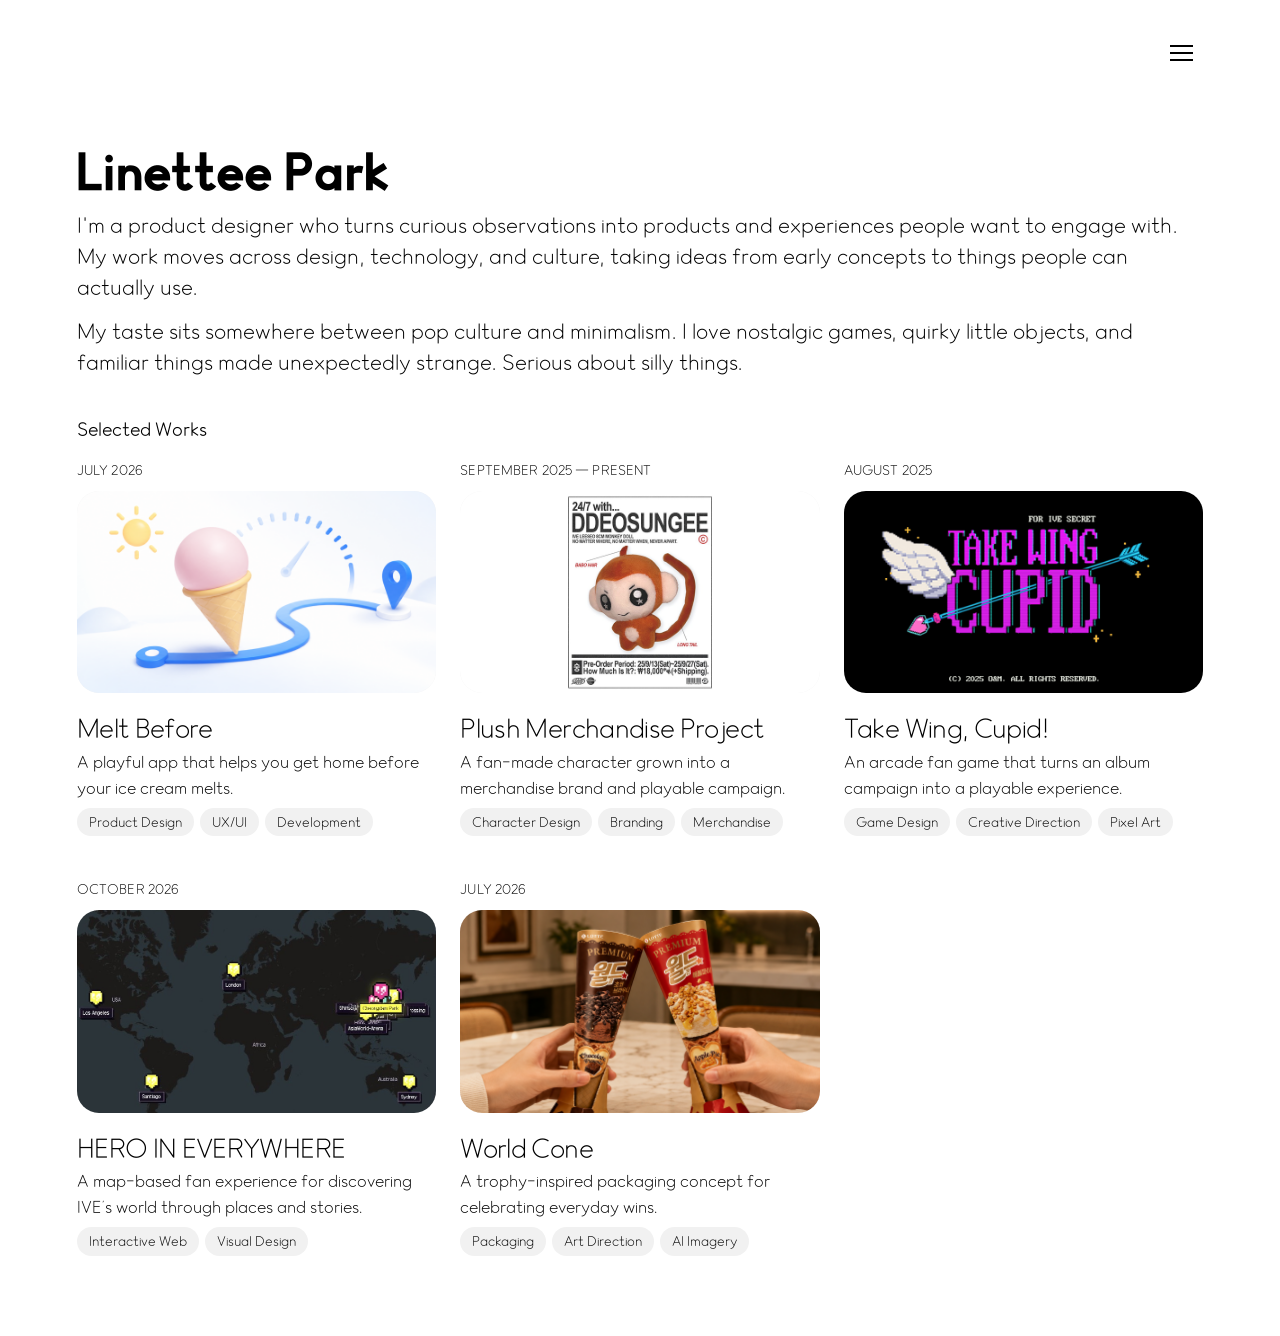
==== index.html @ 7a33b681 "Update the HERO IN EVERYWHERE hero to the Seoul map screenshot" ====
<!doctype html>
<html lang="en">
<head>
<meta name="robots" content="noindex, nofollow, noarchive, nosnippet">
<meta name="googlebot" content="noindex, nofollow, noarchive, nosnippet">
  <meta charset="utf-8">
  <meta name="viewport" content="width=device-width, initial-scale=1">
  <meta name="theme-color" content="#ffffff">
  <meta name="description" content="Linettee Park — Portfolio">
  <title>Linettee Park</title>
  <link rel="icon" type="image/svg+xml" href="data:image/svg+xml,%3Csvg xmlns='http://www.w3.org/2000/svg' viewBox='0 0 64 64'%3E%3Crect width='64' height='64' fill='%23101015'/%3E%3Ctext x='32' y='45' text-anchor='middle' font-family='Helvetica,Arial,sans-serif' font-weight='700' font-size='42' fill='white'%3EL%3C/text%3E%3C/svg%3E">
  <style>
    :root { color-scheme: light; font-family: "Helvetica Neue", Helvetica, Arial, sans-serif; --portfolio-dark: #27282b; }
    * { box-sizing: border-box; }
    html, body { margin: 0; min-height: 100%; }
    body { background: #fff; color: #111; }
    body.is-open { overflow: hidden; }













    .site-header { position: relative; z-index: 20; display: flex; align-items: flex-start; justify-content: space-between; gap: 2rem; padding: 31px 39px; transition: color .8s ease, opacity .25s ease, transform .25s ease; }
    body.is-open .site-header, body.works-entering .site-header { color: #fff; }
    body.is-open .site-header.scrolled-away { opacity: 0; transform: translateY(-12px); pointer-events: none; }
    .brand, .nav button { color: inherit; font-size: 16px; font-weight: 700; letter-spacing: -.025em; line-height: 1.25; }
    .brand { text-decoration: none; white-space: nowrap; }
    .nav { display: flex; align-items: center; gap: 37px; }
    .nav button { display: inline-flex; align-items: center; gap: 8px; padding: 0; border: 0; background: none; cursor: pointer; font-family: inherit; }
    .nav button::before { content: ""; width: 5px; height: 5px; flex: none; border: 1px solid currentColor; border-radius: 50%; opacity: 0; transition: opacity .18s ease, background-color .18s ease; }
    .nav button:hover::before, .nav button:focus-visible::before { opacity: .55; }
    .nav button[aria-current="page"]::before { opacity: 1; background: currentColor; }
    .nav button:focus-visible, .brand:focus-visible, .menu-toggle:focus-visible { outline: 2px solid currentColor; outline-offset: 5px; }
    .menu-toggle { display: none; }
    main { min-height: calc(100svh - 82px); display: grid; place-items: center; padding: 28px 22px 60px; }
    .portfolio-preview { isolation:isolate; position: relative; width: min(42vw, 580px); aspect-ratio: 16 / 9; overflow: visible; background: transparent; transform: translateY(-32px); }
    .portfolio-preview.can-open { cursor: pointer; }
    .portfolio-preview:focus, .portfolio-preview:focus-visible { outline: none; }
    .portfolio-preview:focus-visible::after { content: ''; position: absolute; left: 50%; bottom: -14px; width: 24px; height: 3px; transform: translateX(-50%); border-radius: 2px; background: #555; }
    .preview-hint { display: none; }
    .scene { position: absolute; inset: 0; display: none; overflow: hidden; color: #fff; }
    .scene.active { display: flex; }
    .scene-default { align-items: center; justify-content: center; background: radial-gradient(circle at 53% 45%, #b2bbc9 0 7%, #3b4b65 7.3% 13%, #1b2438 13.3% 30%, #536176 30.3% 31%, #1b2438 31.3% 50%, #293345 50.3% 100%); }
    .scene-default::after { content: ""; position: absolute; inset: 0; background: linear-gradient(135deg, #ffffff18, transparent 45%, #00000070); }
    .default-mark { position: relative; z-index: 1; font-size: clamp(14px, 2vw, 27px); font-weight: 700; letter-spacing: -.045em; text-align: center; text-shadow: 0 2px 20px #000b; }
    .scene-about { align-items: center; justify-content: center; background: var(--portfolio-dark); }
    .business-card { width: 72%; aspect-ratio: 1.7 / 1; padding: 6%; display: flex; flex-direction: column; justify-content: space-between; background: #152540; box-shadow: 0 16px 35px #07132050; transform: rotate(-5deg); }
    .business-card strong { font-size: clamp(15px, 2.2vw, 31px); letter-spacing: -.055em; }
    .business-card small { font-size: clamp(9px, .9vw, 13px); line-height: 1.35; }
    .scene-works { align-items: center; justify-content: center; background: var(--portfolio-dark); }
    .laptop-stage { position: relative; width: min(76%, 900px); aspect-ratio: 16 / 9; }
    .laptop-stage img { position: absolute; inset: 0; width: 100%; height: 100%; object-fit: contain; }
    .laptop-stage .laptop-closed-image { object-fit: contain; transform: scale(1.25); }
    .expanded-panel .laptop-stage { width: min(72vw, 1000px); }
    .work-zoom.expanded { transform: scale(var(--zoom-scale)); opacity: 0; }
    .scene-taste { align-items: center; justify-content: center; background: var(--portfolio-dark); }
    .taste-graphic { width: 45%; aspect-ratio: 1; border: 2px solid #ffffffb8; border-radius: 50%; display: grid; place-items: center; transform: rotate(-17deg); }
    .taste-graphic span { font-size: clamp(17px, 3vw, 44px); font-weight: 700; letter-spacing: -.06em; }
    .expanded-panel { position: fixed; inset: 0; z-index: 10; display: none; overflow-x: hidden; overflow-y: auto; background: var(--portfolio-dark); clip-path: inset(var(--clip-top, 50%) var(--clip-right, 50%) var(--clip-bottom, 50%) var(--clip-left, 50%)); transition: clip-path .6s cubic-bezier(.2,.75,.15,1); }
    .expanded-panel.visible { display: block; }
    .expanded-panel.open { clip-path: inset(0 0 0 0); }
    .expanded-panel .scene { position: relative; inset: auto; display: flex; min-height: 100svh; }
    .chapter { position: relative; }
    .detail-section { min-height: 75svh; padding: clamp(90px, 12vw, 180px) clamp(28px, 8vw, 140px) 150px; color: #fff; }
    .detail-section.about { background: var(--portfolio-dark); }
    .detail-section.works { background: var(--portfolio-dark); }
    .works-list { display: grid; gap: clamp(68px, 9vw, 140px); margin-top: clamp(50px, 8vw, 120px); }
    .work-card { display: grid; grid-template-columns: minmax(0, 1.15fr) minmax(0, 1fr); align-items: start; gap: clamp(24px, 5vw, 80px); }
    .work-art { aspect-ratio: 4 / 3; display: grid; place-items: center; background: var(--shade); color: #fff; font-size: clamp(56px, 9vw, 130px); font-weight: 700; letter-spacing: -.07em; }
    .work-cover { display: block; width: 100%; aspect-ratio: 4 / 3; object-fit: contain; background: #08080a; }
    .work-info { padding-top: 0; }
    .work-meta { display: flex; justify-content: space-between; gap: 20px; font-size: 14px; opacity: .65; }
    .work-info h3 { margin: clamp(28px, 4vw, 64px) 0 20px; font-size: clamp(32px, 4vw, 62px); line-height: 1; letter-spacing: -.055em; }
    .work-info p { max-width: 580px; margin: 0; font-size: clamp(16px, 1.5vw, 21px); line-height: 1.4; }
    .work-result { margin-top: 38px; padding-top: 15px; border-top: 1px solid #ffffff75; font-size: clamp(16px, 1.5vw, 21px); font-weight: 700; }
    .work-link { display: inline-block; margin-top: 30px; padding-bottom: 5px; border-bottom: 1px solid currentColor; color: inherit; font-size: 16px; text-decoration: none; }
    .work-link:hover { opacity: .65; }
    .work-link:focus-visible { outline: 2px solid currentColor; outline-offset: 4px; }
    .work-detail { grid-column: 1 / -1; margin-top: clamp(28px, 5vw, 80px); border-top: 1px solid #ffffff75; }
    .case-study { padding: clamp(36px, 5vw, 80px) 0 70px; }
    .case-notes { display: grid; grid-template-columns: repeat(3, minmax(0, 1fr)); gap: clamp(24px, 4vw, 70px); margin-bottom: clamp(50px, 7vw, 100px); }
    .case-notes h4 { margin: 0 0 18px; font-size: 14px; }
    .case-notes p { margin: 0; font-size: clamp(16px, 1.5vw, 21px); line-height: 1.4; }
    .case-media { margin: 0 0 40px; }
    .case-media img { display: block; max-width: 100%; height: auto; }
    .case-media figcaption { margin-top: 10px; font-size: 14px; opacity: .6; }
    .detail-section.taste { background: var(--portfolio-dark); }
    .detail-kicker { display: block; margin-bottom: 24px; font-size: 14px; font-weight: 700; }
    .detail-section h2 { max-width: 1000px; margin: 0 0 36px; font-size: clamp(56px, 9vw, 140px); line-height: .95; letter-spacing: -.065em; }
    .detail-section p { max-width: 750px; margin: 0; font-size: clamp(19px, 2.3vw, 33px); line-height: 1.25; letter-spacing: -.03em; }
    .detail-rule { height: 1px; margin-top: clamp(80px, 12vw, 180px); background: #ffffff8a; }
    .expanded-panel .business-card { width: min(57vw, 730px); padding: 5%; }
    .expanded-panel .business-card strong { font-size: clamp(30px, 5vw, 76px); }
    .expanded-panel .business-card small { font-size: clamp(14px, 1.4vw, 20px); }
    .expanded-panel .taste-graphic span { font-size: clamp(32px, 7vw, 110px); }
    .expanded-panel .default-mark { font-size: clamp(40px, 8vw, 120px); }
    .close { position: fixed; z-index: 2; bottom: 28px; right: 37px; width: 44px; height: 44px; padding: 0; background: none; border: 0; cursor: pointer; }
    .close::before, .close::after { content: ""; position: absolute; top: 50%; left: 50%; width: 27px; height: 1px; background: #fff; transform-origin: center; }
    .close::before { transform: translate(-50%, -50%) rotate(45deg); }
    .close::after { transform: translate(-50%, -50%) rotate(-45deg); }
    .close:focus, .close:focus-visible { outline: none; }
    .close:focus-visible::before, .close:focus-visible::after { height: 2px; }
    @media (max-width: 600px) {





      .site-header { padding: 24px 22px; align-items: center; }
      .menu-toggle { display: flex; width: 44px; height: 44px; padding: 10px 8px; border: 0; background: transparent; flex-direction: column; justify-content: space-around; cursor: pointer; }
      .menu-toggle span { display: block; width: 100%; height: 2px; background: #111; }
      body.is-open .menu-toggle span { background: #fff; }
      .nav { display: none; position: absolute; top: 72px; right: 22px; width: 170px; padding: 8px 16px; flex-direction: column; align-items: stretch; gap: 0; background: #fff; border: 1px solid #111; }
      body.is-open .nav { background: #17171c; border-color: #fff; }
      .site-header.menu-open .nav { display: flex; }
      .nav button { min-height: 44px; width: 100%; text-align: left; }
      .brand, .nav button { font-size: 15px; }
      .portfolio-preview { width: min(78vw, 580px); }
      .portfolio-preview.can-open .preview-hint { display: block; position: absolute; z-index: 2; right: 10px; bottom: 9px; padding: 5px 7px; background: #111a; color: #fff; font-size: 12px; font-weight: 700; }
      .business-card { width: 78%; }
      .business-card small { font-size: 8px; }
      .expanded-panel .business-card { width: 84vw; aspect-ratio: 1.5 / 1; padding: 7%; }
      .expanded-panel .laptop-stage { width: 88vw; }
      .work-card { grid-template-columns: 1fr; gap: 18px; }
      .work-info h3 { margin: 24px 0 14px; }
      .case-notes { grid-template-columns: 1fr; }
      .close { bottom: 20px; right: 20px; }
    }
    @media (prefers-reduced-motion: reduce) { .expanded-panel, .site-header { transition: none; } }


    .portfolio-preview .scene:not(.scene-default) { overflow: visible; background: transparent; }
    .business-card { position: relative; width: 100%; aspect-ratio: 16 / 9; padding: 8%; background: transparent; color: #242424; box-shadow: none; transform: none; }
    .paper-object { position: absolute; inset: 0; width: 100%; height: 100%; object-fit: contain; }
    .business-card strong, .business-card small { position: relative; z-index: 1; }
    .business-card small { font-size: clamp(12px, 1vw, 14px); }
    .laptop-stage { width: 100%; }
    .laptop-stage .laptop-closed-image { transform: none; }
    .taste-object { display: block; width: 100%; height: 100%; object-fit: contain; }
    .expanded-panel .taste-object { width: min(72vw, 900px); height: auto; }
    .expanded-panel .business-card { width: min(57vw, 730px); aspect-ratio: 16 / 9; padding: 5%; }
    .project-story { grid-column: 1 / -1; margin-top: clamp(24px, 5vw, 70px); }
    .story-step { display: grid; grid-template-columns: minmax(180px, .7fr) minmax(0, 1.5fr); gap: clamp(24px, 5vw, 80px); border-top: 1px solid #ffffff35; padding: clamp(28px, 4vw, 56px) 0; }
    .story-step h4 { margin: 0; font-size: 16px; font-weight: 500; line-height: 1.4; }
    .story-step h4 span { display: block; margin-bottom: 10px; font-size: 14px; opacity: .5; }
    .detail-section .story-step p { max-width: 700px; margin: 0; font-size: clamp(16px, 1.5vw, 21px); line-height: 1.5; letter-spacing: 0; }
    .story-step .pending { opacity: .4; font-style: italic; }
    @media (max-width: 600px) { .story-step { grid-template-columns: 1fr; gap: 18px; } .business-card { width: 100%; } .business-card small { font-size: 12px; } .expanded-panel .business-card { aspect-ratio: 16 / 9; } }
    .execution-media { grid-column: 2; margin-top: 20px; }
    @media (max-width: 600px) { .execution-media { grid-column: 1; } }
    .portfolio-preview .business-card { transform: rotate(-5deg); }
    .expanded-panel .business-card { transform: rotate(-5deg); transition: transform .6s cubic-bezier(.2,.75,.15,1); }
    .expanded-panel.open .business-card { transform: rotate(0deg); }
    @media (prefers-reduced-motion: reduce) { .expanded-panel .business-card { transition: none; } }
    .object-caption { position: absolute; top: calc(100% + 32px); left: 50%; width: min(90vw, 680px); margin: 0; transform: translateX(-50%); text-align: center; color: #444; font-size: 16px; line-height: 1.5; font-weight: 400; }
    @media (max-width: 600px) { .object-caption { top: calc(100% + 24px); font-size: 14px; } }
    .scene-default { background: #ececec; }
    .scene-default::after { display: none; }
    .childhood-photo { position: absolute; inset: 0; width: 100%; height: 100%; object-fit: cover; opacity: 0; transition: opacity 1.2s ease; }
    .childhood-photo.current-photo { opacity: 1; }
    @media (prefers-reduced-motion: reduce) { .childhood-photo { transition: none; } }
    .melt-cover { background: #f5f8fc; }
    .project-logo { display: block; width: 64px; height: 64px; margin-top: 28px; border-radius: 14px; }
    .project-logo + h3 { margin-top: 20px; }
    .app-screens { grid-column: 1 / -1; display: grid; grid-template-columns: repeat(4, minmax(0, 1fr)); gap: clamp(12px, 2vw, 28px); margin-top: 28px; }
    .app-screens figure { margin: 0; }
    .app-screens img { display: block; width: 100%; height: auto; }
    .app-screens figcaption { margin-top: 12px; font-size: 14px; line-height: 1.4; opacity: .65; }
    @media (max-width: 700px) { .app-screens { grid-template-columns: repeat(2, minmax(0, 1fr)); gap: 24px 12px; } }
    .work-info .work-link-note { margin-top: 10px; font-size: 14px; line-height: 1.4; opacity: .7; }
    .plush-cover { aspect-ratio: auto; height: auto; background: #fff; }
    .inline-work-link { color: inherit; text-decoration: underline; text-underline-offset: 4px; }
    .inline-work-link:hover { opacity: .65; }

    body.works-entering { overflow: hidden; }
    body.works-entering .portfolio-preview { visibility: hidden; }
    .works-entry { position: fixed; inset: 0; z-index: 15; pointer-events: none; overflow: hidden; }
    .entry-backdrop { position: absolute; inset: 0; background: var(--portfolio-dark); }
    .entry-laptop { position: absolute; perspective: 1000px; }
    .entry-base { position: absolute; left: 7%; top: 72%; width: 86%; height: 35%; border-radius: 3px 3px 14px 14px; background: linear-gradient(160deg, #e0c5bb, #ae8d83); transform: rotateX(65deg); transform-origin: top; box-shadow: 0 10px 22px #0004; }
    .entry-base::before { content: ""; position: absolute; left: 12%; right: 12%; top: 9%; height: 46%; border: 4px solid #c5a79d; border-radius: 4px; background: repeating-linear-gradient(0deg, transparent 0 9px, #c5a79d 9px 12px), repeating-linear-gradient(90deg, #292729 0 12px, #c5a79d 12px 15px); }
    .entry-base::after { content: ""; position: absolute; left: 37%; top: 62%; width: 26%; height: 27%; border: 1px solid #9c7e76; border-radius: 3px; }
    .entry-lid { position: absolute; left: 9%; top: 0; width: 82%; height: 75%; padding: 3%; border: 2px solid #c7a79b; border-radius: 12px 12px 5px 5px; background: #171719; transform-origin: 50% 100%; backface-visibility: hidden; box-shadow: 0 5px 15px #0003; }
    .entry-lid::before { content: ""; position: absolute; width: 3px; height: 3px; border-radius: 50%; background: #626269; top: 2%; left: 50%; }
    .entry-screen { height: 100%; overflow: hidden; background: var(--portfolio-dark); color: #fff; padding: 8%; display: flex; flex-direction: column; justify-content: center; }
    .entry-screen small { font-size: clamp(7px, .8vw, 12px); letter-spacing: .12em; opacity: .6; }
    .entry-screen strong { font-size: clamp(17px, 2.8vw, 42px); line-height:1.15; letter-spacing: -.04em; margin-top: 6%; }
    .entry-closed { position: absolute; inset: 0; width: 100%; height: 100%; object-fit: contain; transform: scale(1.15); }
    .expanded-panel.works-arrival { transition: none; clip-path: inset(0); }

    .restaurant-photo { object-position: 50% 83%; transform: translateX(2%) scale(1.5); transform-origin: 50% 50%; }
    .story-step p + p { margin-top: 20px; }
    .work-meta { flex-wrap: wrap; }
    .cupid-assets { display: grid; gap: 24px; margin-top: 24px; }

    /* Keep the enlarged card and biography in one continuous About layout. */
    .expanded-panel .scene-about { min-height: 0; padding: 110px 24px 48px; }
    .expanded-panel .scene-about .business-card { width: min(76vw, 730px); flex: none; }
    .expanded-panel .detail-section.about { padding-top: 32px; }
    .expanded-panel .business-card.about-entry-card { transition: none; }
    @media (max-width: 600px) {
      .expanded-panel .scene-about { padding: 110px 24px 36px; }
      .expanded-panel .scene-about .business-card { width: 88vw; }
      .expanded-panel .detail-section.about { padding-top: 24px; }
    }
    .portfolio-preview .laptop-stage .laptop-closed-image { transform: scale(1.15); }

    /* Paperback proportions: 128 × 188 × 20 mm. */
    .book-stage { width: 100%; height: 100%; display: grid; place-items: center; perspective: 1200px; }
    .manga-book { --book-width: clamp(100px, 14vw, 210px); --book-depth: calc(var(--book-width) * .15625); position: relative; width: var(--book-width); aspect-ratio: 128 / 188; transform-style: preserve-3d; transform: rotateX(5deg) rotateY(28deg) rotateZ(-5deg); transition: transform .8s cubic-bezier(.2,.75,.15,1); }
    .manga-book > div { position: absolute; backface-visibility: hidden; }
    .book-front, .book-back { inset: 0; background: #111; border-radius: 1px; }
    .book-front { transform: translateZ(calc(var(--book-depth) / 2)); box-shadow: inset 0 0 0 1px #ffffff25; }
    .book-back { transform: rotateY(180deg) translateZ(calc(var(--book-depth) / 2)); }
    .book-front img, .book-back img { display: block; width: 100%; height: 100%; object-fit: fill; }
    .book-front::after { content: ''; position: absolute; inset: 0; background: linear-gradient(90deg, #0005, transparent 7%, transparent 90%, #ffffff15); }
    .book-spine { left: calc(var(--book-depth) / -2); top: 0; width: var(--book-depth); height: 100%; transform: rotateY(-90deg); background: linear-gradient(90deg, #101116, #292b32 65%, #07080b); color: #e8e7dc; display: flex; flex-direction: column; align-items: center; justify-content: space-around; overflow: hidden; border: 1px solid #ffffff25; }
    .spine-publisher { font: 700 clamp(8px, 1vw, 14px)/1 Arial, sans-serif; border: 1px solid #eee; border-radius: 50%; padding: 2px; }
    .book-spine strong { writing-mode: vertical-rl; color: #f4dc41; text-shadow: 1px 0 #b92425, -1px 0 #b92425; font-size: calc(var(--book-depth) * .58); line-height: 1; }
    .spine-volume { font-size: calc(var(--book-depth) * .6); color: #fff; }
    .spine-author { writing-mode: vertical-rl; font: 700 calc(var(--book-depth) * .35)/1 Arial, sans-serif; }
    .book-pages { right: calc(var(--book-depth) / -2); top: 1%; width: var(--book-depth); height: 98%; transform: rotateY(90deg); background: repeating-linear-gradient(90deg, #d8d1bd 0 1px, #f2efdf 1px 3px); }
    .book-top, .book-bottom { left: 1%; width: 98%; height: var(--book-depth); background: repeating-linear-gradient(0deg, #d8d1bd 0 1px, #f2efdf 1px 3px); }
    .book-top { top: calc(var(--book-depth) / -2); transform: rotateX(90deg); }
    .book-bottom { bottom: calc(var(--book-depth) / -2); transform: rotateX(-90deg); box-shadow: 0 28px 38px #0005; }
    .expanded-panel .book-stage { min-height: 100svh; }
    .expanded-panel .manga-book { --book-width: clamp(190px, 24vw, 330px); }
    @media (hover: hover) { .portfolio-preview:hover .manga-book { transform: rotateX(3deg) rotateY(18deg) rotateZ(-3deg); } }
    @media (max-width: 600px) { .manga-book { --book-width: clamp(110px, 31vw, 175px); } }
    @media (prefers-reduced-motion: reduce) { .manga-book { transition: none; } }

    .book-stage { position: relative; }
    .book-flip { position: absolute; z-index: 3; bottom: -42px; left: 50%; transform: translateX(-50%); border: 0; border-bottom: 1px solid currentColor; padding: 6px 2px; background: none; color: #333; font: 13px/1.3 inherit; cursor: pointer; white-space: nowrap; }
    .book-flip:focus-visible { outline: 2px solid currentColor; outline-offset: 5px; }
    .book-stage.is-flipped .manga-book { transform: rotateX(5deg) rotateY(208deg) rotateZ(5deg); }
    .expanded-panel .book-flip { bottom: 10%; color: #fff; }
    @media (hover: hover) { .portfolio-preview:hover .book-stage.is-flipped .manga-book { transform: rotateX(3deg) rotateY(198deg) rotateZ(3deg); } }

    .portfolio-preview .manga-book { --book-width: clamp(130px, 18vw, 270px); cursor: grab; touch-action: none; user-select: none; }
    .manga-book:active { cursor: grabbing; }
    .manga-book img { pointer-events: none; -webkit-user-drag: none; user-select: none; }
    .manga-book:focus-visible { outline: 2px solid currentColor; outline-offset: 8px; }
    .expanded-panel .scene { display: none; }
    .expanded-panel.about-arrival #chapter-about > .scene,
    .expanded-panel.taste-arrival #chapter-taste > .scene { display: flex; }
    .expanded-panel.taste-arrival .scene-taste { min-height: 0; padding: 100px 24px 36px; }
    .expanded-panel.taste-arrival .book-stage { min-height: 0; height: auto; }
    @media (max-width: 600px) { .portfolio-preview .manga-book { --book-width: clamp(145px, 42vw, 235px); } }

    /* Reserve room for the persistent name and navigation above each chapter. */
    .expanded-panel .detail-section { padding-top: clamp(120px, 10vw, 160px); }
    .expanded-panel .detail-section.about { padding-top: clamp(120px, 10vw, 160px); }
    @media (max-width: 600px) {
      .expanded-panel .detail-section,
      .expanded-panel .detail-section.about { padding-top: 112px; }
    }
    .expanded-panel.closing { pointer-events: none; transition: none; }

    .taste-poster-wall { display: grid; grid-template-columns: repeat(2, minmax(0, 1fr)); align-items: start; gap: clamp(36px, 6vw, 90px); max-width: 1000px; padding: 36px 14px 50px; margin-top: 30px; }
    .taste-poster { position: relative; margin: 0; transform: rotate(-3deg); }
    .taste-poster:nth-child(2) { transform: rotate(3deg); margin-top: 48px; }
    .taste-poster::before, .taste-poster::after { content: ''; position: absolute; z-index: 1; top: -13px; width: 56px; height: 26px; background: #e6dcc48a; border: 1px solid #ffffff14; box-shadow: 0 1px 3px #0002; }
    .taste-poster::before { left: 14%; transform: rotate(-13deg); }
    .taste-poster::after { right: 12%; transform: rotate(11deg); }
    .taste-poster img { display: block; width: 100%; height: auto; box-shadow: 4px 14px 25px #0006; }
    .taste-poster figcaption { margin-top: 18px; color: #ffffffa3; font-size: 14px; }
    @media (max-width: 600px) { .taste-poster-wall { grid-template-columns: 1fr; gap: 58px; padding: 24px 16px 40px; } .taste-poster:nth-child(2) { margin-top: 0; } }

    .taste-room { position: relative; max-width: 1100px; margin: 36px auto 0; background: #454440; border-radius: 3px; overflow: hidden; box-shadow: 0 22px 60px #0003; }
    .taste-room-wall { padding: clamp(32px, 5vw, 64px) clamp(28px, 5vw, 64px) 45px; background: radial-gradient(ellipse at 50% 0, #68665f55, transparent 75%), repeating-linear-gradient(0deg, #ffffff02 0 1px, transparent 1px 4px), #454440; }
    .taste-room .taste-poster-wall { display: flex; align-items: flex-start; justify-content: center; gap: clamp(32px, 6vw, 90px); padding: 12px 8px 0; margin: 0; }
    .taste-room .taste-poster { width: min(32%, 230px); flex: none; }
    .taste-room .taste-poster:nth-child(2) { margin-top: 26px; }
    .taste-room .taste-poster figcaption { font-size: 12px; color: #e0ddd1b0; }
    .taste-shelf { position: relative; margin: 0 24px 30px; display: grid; grid-template-columns: 1fr 1fr 1fr; border: 15px solid #775b41; border-bottom-width: 24px; background: linear-gradient(0deg, #241b13, #382b20); box-shadow: 0 -5px 0 #b29770, 0 -12px 20px #0003, 0 14px 18px #0005, inset 0 12px 25px #0006; }
    .shelf-bay { position: relative; min-height: 300px; display: grid; align-items: end; justify-items: center; padding: 24px 12px 6px; }
    .shelf-bay + .shelf-bay { border-left: 13px solid #775b41; }
    .shelf-book-stage { perspective: 1200px; padding-bottom: 4px; }
    .expanded-panel .taste-shelf .manga-book { --book-width: clamp(110px, 14vw, 185px); transform: rotateX(5deg) rotateY(28deg) rotateZ(-5deg); }
    .expanded-panel.taste-arrival #chapter-taste > .scene { display: none; }
    @media (max-width: 600px) {
      .detail-section.taste { padding-left: 18px; padding-right: 18px; }
      .taste-room-wall { padding: 32px 14px 34px; }
      .taste-room .taste-poster-wall { gap: 24px; }
      .taste-room .taste-poster { width: 40%; }
      .taste-room .taste-poster:nth-child(2) { margin-top: 14px; }
      .taste-room .taste-poster::before, .taste-room .taste-poster::after { width: 30px; height: 18px; top: -9px; }
      .taste-shelf { margin: 0 12px 24px; grid-template-columns: 1.3fr 1fr; border-width: 10px; border-bottom-width: 18px; }
      .shelf-bay { min-height: 225px; padding: 24px 12px 4px; }
      .shelf-bay + .shelf-bay { border-left-width: 10px; }
      .shelf-bay:last-child { display: none; }
      .expanded-panel .taste-shelf .manga-book { --book-width: clamp(95px, 26vw, 135px); }
    }

    /* Classic wooden bookshelf: open horizontal tiers with warm grain. */
    .taste-shelf {
      display: grid; grid-template-columns: 1fr; gap: 0;
      margin: 0 24px 30px; padding: 12px 12px 0;
      border: 12px solid #ae793b; border-top-color: #d9af6e; border-bottom-color: #98652e;
      background: repeating-linear-gradient(91deg, #ffffff04 0 2px, #9d682008 2px 5px, transparent 5px 14px), repeating-linear-gradient(88deg, transparent 0 42px, #8e581212 43px 45px, transparent 46px 100px), linear-gradient(90deg, #b88845, #e6bf7b 18%, #d7a85f 48%, #e3b776 77%, #b78642);
      box-shadow: inset 8px 0 16px #65400c45, inset -8px 0 16px #65400c45, 0 14px 26px #0005;
    }
    .taste-shelf .shelf-bay {
      display: flex; align-items: flex-end; justify-content: flex-start;
      min-height: 295px; padding: 28px 44px 10px; border: 0; position: relative;
      box-shadow: inset 0 13px 20px #61400c35;
    }
    .taste-shelf .shelf-bay::after {
      content: ''; position: absolute; bottom: -9px; left: -20px; right: -20px; height: 17px; z-index: 2;
      background: linear-gradient(#f4d59b 0, #e3b976 24%, #c79550 40%, #b3803e 100%);
      border-top: 1px solid #ffeac0; border-bottom: 1px solid #855722;
      box-shadow: 0 8px 10px #5f390a66;
    }
    .taste-shelf .shelf-bay + .shelf-bay { border-left: 0; }
    .taste-shelf .shelf-empty { min-height: 190px; }
    .taste-shelf .shelf-book-stage { margin-left: 12px; padding-bottom: 0; }
    .expanded-panel .taste-shelf .manga-book { transform: rotateX(0deg) rotateY(12deg) rotateZ(0deg); }
    @media (max-width: 600px) {
      .taste-shelf { grid-template-columns: 1fr; margin: 0 12px 24px; padding: 8px 8px 0; border-width: 9px; }
      .taste-shelf .shelf-bay { min-height: 230px; padding: 26px 28px 10px; }
      .taste-shelf .shelf-empty { min-height: 130px; }
      .taste-shelf .shelf-bay:last-child { display: flex; }
      .taste-shelf .shelf-bay::after { left: -14px; right: -14px; height: 14px; bottom: -7px; }
    }

    /* Posters pinned directly to the wall, without labels or decorative tape. */
    .taste-room .taste-poster-wall { align-items: flex-start; gap: clamp(16px, 3vw, 36px); padding: 8px 0 0; }
    .taste-room .taste-poster { width: min(43%, 310px); transform: rotate(-.6deg); margin: 0; }
    .taste-room .taste-poster:nth-child(2) { transform: rotate(.5deg); margin-top: 0; }
    .taste-room .taste-poster::before, .taste-room .taste-poster::after { width: 4px; height: 4px; top: 5px; background: #888a87; border: 0; border-radius: 50%; box-shadow: 0 1px 2px #0007; transform: none; }
    .taste-room .taste-poster::before { left: 5px; }
    .taste-room .taste-poster::after { right: 5px; }
    .taste-room .taste-poster img { box-shadow: 1px 2px 5px #0004; }
    @media (max-width: 600px) {
      .taste-room .taste-poster-wall { gap: 14px; }
      .taste-room .taste-poster { width: 45%; }
      .taste-room .taste-poster:nth-child(2) { margin-top: 0; }
    }

    .about-information { max-width: 1000px; margin-top: clamp(48px, 6vw, 80px); }
    .about-info-block { display: grid; grid-template-columns: minmax(150px, .65fr) minmax(0, 1.6fr); gap: 32px; padding: 32px 0; border-top: 1px solid #ffffff35; }
    .about-info-block h3 { margin: 0; font-size: 16px; font-weight: 500; }
    .about-info-block h4 { margin: 0 0 10px; font-size: clamp(20px, 2.2vw, 28px); font-weight: 500; line-height: 1.3; letter-spacing: -.02em; }
    .about-period { display: block; margin-bottom: 24px; color: #ffffff8c; font-size: 14px; }
    .about-info-block ul { list-style: none; margin: 0; padding: 0; }
    .about-info-block li { margin: 0 0 12px; font-size: clamp(16px, 1.5vw, 21px); line-height: 1.5; }
    .about-info-block li:last-child { margin-bottom: 0; }
    .about-info-block li span { color: #ffffff8c; }
    @media (max-width: 600px) { .about-info-block { grid-template-columns: 1fr; gap: 20px; padding: 28px 0; } }

    .about-contact { display: flex; flex-direction: column; align-items: flex-start; gap: 14px; margin-top: 36px; font-size: clamp(16px, 1.5vw, 21px); line-height: 1.5; }
    .about-contact a { color: inherit; text-decoration-thickness: 1px; text-underline-offset: 5px; }
    .about-contact a:hover { opacity: .7; }
    .about-location { color: #ffffff8c; }
    .about-youtube { display: flex; flex-direction: row; flex-wrap: wrap; align-items: center; column-gap: 16px; row-gap: 6px; }
    .about-channel-note { color: #ffffff8c; font-size: 14px; }
    .about-contact a { display: inline-flex; align-items: center; gap: 12px; text-decoration: none; }
    .contact-icon { width: 20px; height: 20px; flex: none; }
    .about-channel-note { padding-left: 0; }
  
/* DDEOSUNGEE image-led project */
.plush-visual-project > .work-info,.plush-gallery,.plush-process { grid-column:1 / -1; min-width:0; }
.plush-visual-project > .work-info { max-width:850px; }
.plush-gallery { display:grid; gap:clamp(36px,6vw,80px); }
.plush-gallery figure { margin:0; min-width:0; }
.plush-gallery img { display:block; width:100%; height:auto; }
.plush-gallery > figure { max-width:960px; width:100%; margin-inline:auto; }
.plush-gallery figcaption { margin-top:12px; font-size:13px; line-height:1.5; color:#ffffff99; }
.plush-gallery-section h4 { margin:0 0 12px; font-size:clamp(22px,3vw,34px); font-weight:500; }
.detail-section .plush-gallery-section > p { max-width:750px; font-size:clamp(16px,1.6vw,21px); line-height:1.5; margin:0 0 24px; }
.plush-image-pair { display:grid; grid-template-columns:1fr 1fr; gap:clamp(16px,3vw,40px); align-items:start; }
.plush-image-pair img { aspect-ratio:3 / 4; object-fit:contain; background:#fff; }
.plush-square-pair { margin-top:clamp(28px,4vw,52px); }
.plush-square-pair img { aspect-ratio:1; }
.plush-process { border-top:1px solid #ffffff35; padding-top:24px; }
.plush-process summary { cursor:pointer; font-size:16px; line-height:1.5; padding:8px 0; }
.plush-process summary:focus-visible { outline:2px solid currentColor; outline-offset:6px; }
.plush-process .project-story { margin-top:24px; }
@media(max-width:600px) { .plush-image-pair { grid-template-columns:1fr; gap:28px; } }

/* Take Wing, Cupid! supplied visual materials */
.twc-visual-project > .work-info,.twc-gallery,.twc-process { grid-column:1 / -1; min-width:0; }
.twc-visual-project > .work-info { max-width:850px; }
.twc-gallery { display:grid; gap:clamp(36px,6vw,80px); }
.twc-gallery figure { margin:0; min-width:0; }
.twc-gallery img { display:block; width:100%; height:auto; }
.twc-gallery figcaption { margin-top:12px; font-size:13px; line-height:1.5; color:#ffffff99; }
.twc-gallery-section h4 { margin:0 0 12px; font-size:clamp(22px,3vw,34px); font-weight:500; }
.detail-section .twc-gallery-section > p { max-width:750px; font-size:clamp(16px,1.6vw,21px); line-height:1.5; margin:0 0 24px; }
.twc-gallery-section > figure + figure { margin-top:clamp(28px,4vw,52px); }
.twc-image-pair { display:grid; grid-template-columns:1fr 1fr; gap:clamp(16px,3vw,40px); align-items:start; }
.twc-image-pair img { aspect-ratio:854 / 603; object-fit:contain; background:#bfbfbf; }
.twc-process { border-top:1px solid #ffffff35; padding-top:24px; }
.twc-process summary { cursor:pointer; font-size:16px; line-height:1.5; padding:8px 0; }
.twc-process summary:focus-visible { outline:2px solid currentColor; outline-offset:6px; }
.twc-process .project-story { margin-top:24px; }
@media(max-width:600px) { .twc-image-pair { grid-template-columns:1fr; gap:28px; } }

.plush-story-subtitle { margin:0 0 16px; font-size:clamp(18px,2vw,24px); line-height:1.4; font-weight:500; }

.melt-story-subtitle { margin:0 0 16px; font-size:clamp(18px,2vw,24px); line-height:1.4; font-weight:500; }
.melt-problem { margin-top:32px; padding-top:28px; border-top:1px solid #ffffff25; }
.melt-problem h5 { margin:0 0 16px; font-size:20px; line-height:1.4; font-weight:500; }
.melt-problem h6 { margin:24px 0 12px; font-size:16px; font-weight:500; }
.melt-problem ul { padding-left:22px; margin:16px 0 24px; font-size:clamp(16px,1.5vw,21px); line-height:1.5; }
.melt-problem li + li { margin-top:8px; }

.twc-story-subtitle { margin:0 0 16px; font-size:clamp(18px,2vw,24px); line-height:1.4; font-weight:500; }

/* World Cone competition concept */
.worldcone-project > .work-info,.worldcone-gallery { grid-column:1 / -1; min-width:0; }
.worldcone-project > .work-info { max-width:950px; }
.worldcone-gallery { display:grid; gap:clamp(28px,5vw,64px); }
.worldcone-gallery figure { margin:0; min-width:0; }
.worldcone-gallery img { display:block; width:100%; height:auto; }
.worldcone-gallery figcaption { margin-top:12px; font-size:13px; line-height:1.5; color:#ffffff99; }
.worldcone-products { display:grid; grid-template-columns:repeat(3,minmax(0,1fr)); gap:clamp(12px,2vw,28px); }
.worldcone-concept h4 { margin:0 0 16px; font-size:clamp(22px,3vw,34px); line-height:1.3; font-weight:500; }
.detail-section .worldcone-concept p { max-width:850px; margin:0; font-size:clamp(16px,1.6vw,21px); line-height:1.5; }
.worldcone-concept p + p { margin-top:18px; }
@media(max-width:600px) { .worldcone-products { grid-template-columns:1fr; gap:28px; } }

/* Restore final project heroes and preserve landscape proportions. */
.melt-project > .work-info,.melt-main-banner { grid-column:1 / -1; min-width:0; }
.melt-project > .work-info { max-width:950px; }
.melt-main-banner { margin:0; }
.melt-main-banner .melt-cover { width:100%; height:auto; aspect-ratio:auto; background:transparent; }
.plush-gallery > .plush-main-poster { max-width:700px; }
.twc-final-title { max-width:1100px; width:100%; margin-inline:auto !important; }
.twc-title-explorations { display:grid; grid-template-columns:1fr 1fr; gap:clamp(16px,3vw,40px); align-items:start; }
.instagram-note { font-size:13px; line-height:1.5; opacity:.6; }
@media(max-width:600px) { .twc-title-explorations { grid-template-columns:1fr; } }

.taste-proust-book { margin:0 0 0 34px; flex:0 1 auto; }
.taste-proust-book img { display:block; height:230px; max-width:100%; width:auto; object-fit:contain; box-shadow:5px 5px 10px #0005; }
@media(max-width:600px) { .taste-proust-book { margin-left:20px; } .taste-proust-book img { height:165px; } }

/* Project thumbnails and continuous case studies share the same content width. */
.works-overview { display:grid; grid-template-columns:repeat(2,minmax(0,1fr)); gap:48px 32px; margin-top:48px; align-items:start; }
.project-thumbnail { display:grid; grid-template-rows:auto auto auto; padding:0; border:0; background:transparent; color:inherit; text-align:left; font:inherit; cursor:pointer; min-width:0; }
.thumbnail-visual { display:flex; position:relative; width:100%; aspect-ratio:4 / 3; overflow:hidden; background:#111; }
.thumbnail-visual > img { display:block; width:100%; height:100%; object-fit:contain; transition:transform .35s ease; }
.thumbnail-visual:has(.thumb-plush) { background:#eeeae5; }
.thumbnail-visual .thumb-plush { padding:12px; }
.thumbnail-visual .thumb-worldcone { object-fit:cover; }
.thumbnail-title { display:block; margin-top:12px; font-size:clamp(20px,2.3vw,29px); font-weight:500; line-height:1.3; }
.thumbnail-kind { display:inline-flex; justify-self:start; align-items:center; margin-top:6px; padding:4px 9px; border:1px solid #ffffff40; border-radius:999px; background:#ffffff0a; color:#ddd; font-size:11px; line-height:1.4; }
.project-thumbnail:hover .thumbnail-visual > img { transform:scale(1.025); }
.project-thumbnail:focus-visible { outline:2px solid #fff; outline-offset:8px; }
.thumb-melt { display:flex; align-items:center; justify-content:center; gap:5%; width:100%; height:100%; padding:7% 6%; background:#e9f1ff; }
.thumb-melt img { width:26%; height:90%; object-fit:contain; filter:drop-shadow(0 8px 8px #16365425); }
.thumb-melt img:nth-child(2) { height:100%; }
.project-back { border:0; padding:10px 0; background:transparent; color:#fff; font:inherit; cursor:pointer; }
.project-back:focus-visible { outline:2px solid currentColor; outline-offset:5px; }
.works .works-list { margin-top:clamp(80px,10vw,140px); gap:clamp(80px,10vw,140px); }
.works .work-card { border-top:1px solid #ffffff26; padding-top:32px; }
.works .work-card:focus { outline:none; }
.works .work-info > .project-back { margin-bottom:20px; font-size:13px; color:#aaa; }
@media(max-width:650px) { .works-overview { grid-template-columns:1fr; gap:36px; } .thumbnail-title { min-height:0; } }
@media(prefers-reduced-motion:reduce) { .thumbnail-visual > img { transition:none; } }
.about-intro { max-width:780px; margin:24px 0 32px; font-size:clamp(18px,2vw,24px); line-height:1.65; color:inherit; }

.works-introduction { max-width:650px; margin:20px 0 0; font-size:clamp(18px,2vw,23px); line-height:1.5; }
.works-navigation-hint { margin:12px 0 0; font-size:14px; line-height:1.5; color:#aaa; }
.thumbnail-description { display:block; margin-top:14px; font-size:16px; line-height:1.5; max-width:44ch; }
.thumbnail-role { display:block; margin-top:12px; font-size:13px; line-height:1.5; color:#aaa; }
.thumbnail-result { display:block; margin-top:4px; font-size:13px; line-height:1.5; color:#ddd; }
.project-footer { grid-column:1 / -1; display:flex; align-items:center; justify-content:space-between; gap:20px; padding-top:24px; }
.project-next { border:0; padding:10px 0; background:transparent; color:#fff; font:inherit; font-size:14px; text-align:right; cursor:pointer; }
.project-next:focus-visible { outline:2px solid currentColor; outline-offset:5px; }
@media(max-width:650px) { .project-footer { align-items:flex-start; } .project-next { max-width:65%; } }
.arrow-icon { display:inline-block; width:18px; height:18px; flex-shrink:0; vertical-align:-3px; margin-left:5px; }
.project-back .arrow-icon { margin:0 5px 0 0; }

/* Match the close icon to the panel's 360ms exit. */
.expanded-panel.closing .close { animation: close-icon-exit 320ms cubic-bezier(.22,.61,.36,1) both; }
@keyframes close-icon-exit {
  from { transform: rotate(0deg) scale(1); opacity:1; }
  to { transform: rotate(90deg) scale(.8); opacity:0; }
}
@media(prefers-reduced-motion:reduce) { .expanded-panel.closing .close { animation:none; } }

.home-photo-caption { position:absolute; inset:0; z-index:-1; pointer-events:none; opacity:0; transition:opacity .15s ease; }
.home-photo-caption.is-visible { opacity:1; }
.home-caption-text { position:absolute; inset:0; margin:0; color:#111; font-size:clamp(16px,1.8vw,24px); font-weight:400; line-height:1; }
.home-caption-word { display:contents; }
.home-caption-letter { position:absolute; left:50%; top:50%; display:block; }
.home-photo-caption.is-visible .home-caption-letter { animation:scatter-caption 650ms cubic-bezier(.16,1,.3,1) both; animation-delay:var(--letter-delay); }
@keyframes scatter-caption { from { opacity:1; transform:translate(var(--letter-start-x),var(--letter-start-y)) rotate(0deg); } to { opacity:1; transform:translate(var(--letter-end-x),var(--letter-end-y)) rotate(var(--letter-rest-angle)); } }
@media(prefers-reduced-motion:reduce) { .home-photo-caption { transition:none; } .home-photo-caption.is-visible .home-caption-letter { animation:none; } }
.about-instagram { display:flex; align-items:center; flex-wrap:wrap; gap:8px 14px; }
.about-instagram .instagram-note { margin:0; }
.portfolio-preview > .scene { z-index:1; }
@media(prefers-reduced-motion:reduce) { .home-photo-caption.is-visible .home-caption-letter { transform:translate(var(--letter-end-x),var(--letter-end-y)) rotate(var(--letter-rest-angle)); } }

/* Works: project identity → context → outcome → supporting story. */
.works .detail-kicker { margin-bottom:16px; font-size:12px; font-weight:500; letter-spacing:.1em; color:#aaa; }
.works > h2 { margin-bottom:24px; font-size:clamp(48px,7vw,96px); font-weight:500; letter-spacing:-.055em; }
.works-introduction { font-size:clamp(17px,1.8vw,21px); font-weight:400; }
.works-navigation-hint { font-size:13px; color:#999; }
.works .thumbnail-title { font-size:clamp(20px,2.1vw,27px); font-weight:500; letter-spacing:-.025em; }
.works .thumbnail-description { margin-top:12px; font-size:15px; font-weight:400; line-height:1.55; color:#ccc; }
.works .thumbnail-result { margin-top:12px; font-size:12px; font-weight:500; line-height:1.5; color:#aaa; }
.works .work-info h3 { margin:0 0 16px; font-size:clamp(32px,4.2vw,58px); font-weight:500; line-height:1.08; letter-spacing:-.045em; }
.works .work-meta { justify-content:flex-start; gap:6px 24px; margin-bottom:24px; font-size:13px; font-weight:400; color:#aaa; opacity:1; }
.works .work-info > p { max-width:68ch; font-size:clamp(16px,1.5vw,19px); font-weight:400; line-height:1.6; color:#ddd; }
.works .work-result { margin-top:24px; padding-top:0; border-top:0; font-size:clamp(15px,1.4vw,18px); line-height:1.5; font-weight:500; color:#fff; }
.works .story-step { border-top:0; }
.works .story-step h4 { font-size:15px; font-weight:500; color:#aaa; }
.works .story-step h5 { font-size:clamp(20px,2vw,26px); font-weight:500; line-height:1.3; }
.works .story-step p { font-size:clamp(15px,1.4vw,18px); line-height:1.65; color:#ddd; }
body.works-entering .menu-toggle span { background:#fff; }
.menu-toggle span { transition:background-color .8s ease; }
@media(prefers-reduced-motion:reduce) { .menu-toggle span { transition:none; } }

/* The wallet face masks the card until it slides out of the upper pocket. */
.portfolio-preview .wallet-stage { position:relative; width:100%; height:100%; isolation:isolate; }
.portfolio-preview .wallet-stage .business-card { position:absolute; left:11%; top:56%; width:78%; padding:0; z-index:1; transform:translateY(12%) rotate(-3deg); }
.portfolio-preview .card-wallet { position:absolute; left:3%; top:20%; width:94%; height:auto; z-index:0; pointer-events:none; filter:drop-shadow(0 10px 14px #0002); }
.portfolio-preview .scene-about.active .business-card { animation:wallet-card-draw 950ms cubic-bezier(.22,.75,.2,1) both; }
@keyframes wallet-card-draw { 0%,12% { transform:translateY(12%) rotate(-3deg); } 100% { transform:translateY(-112%) rotate(-5deg); } }
.expanded-panel .wallet-stage { display:contents; }
.expanded-panel .card-wallet { display:none; }
@media(prefers-reduced-motion:reduce) { .portfolio-preview .scene-about.active .business-card { animation:none; transform:translateY(-112%) rotate(-5deg); } }
.portfolio-preview .card-wallet-front { z-index:2; clip-path:inset(31.5% 0 0 0); filter:none; }
.portfolio-preview .wallet-stage .business-card { touch-action:none; cursor:grab; user-select:none; transition:transform 320ms cubic-bezier(.22,.75,.2,1); }
.portfolio-preview .wallet-stage .business-card.is-dragging { cursor:grabbing; transition:none; }
.portfolio-preview .wallet-stage .paper-object { pointer-events:none; -webkit-user-drag:none; }

/* Local proposal: results first, three core projects, visual decision stories. */
.works-overview { gap:44px 32px; }
.featured-project { grid-column:1 / -1; grid-template-columns:minmax(0,1.45fr) minmax(0,1fr); column-gap:36px; align-content:center; }
.featured-project .thumbnail-visual { grid-column:1; grid-row:1 / 5; aspect-ratio:4 / 3; }
.featured-project .thumbnail-title,.featured-project .thumbnail-kind,.featured-project .thumbnail-description,.featured-project .thumbnail-result { grid-column:2; }
.featured-project .thumbnail-title { align-self:end; margin-top:0; font-size:clamp(28px,3vw,42px); }
.featured-project .thumbnail-kind { align-self:start; }
.featured-project .thumbnail-result { margin-bottom:auto; }
.additional-projects { margin-top:56px; padding-top:24px; border-top:1px solid #ffffff26; }
.additional-label { display:block; margin:0 0 20px; font-size:11px; line-height:1.5; letter-spacing:.12em; color:#aaa; }
.supplementary-project { grid-template-columns:minmax(120px,240px) minmax(0,1fr); column-gap:24px; max-width:820px; }
.supplementary-project .thumbnail-visual { grid-row:1 / 5; aspect-ratio:4 / 3; }
.supplementary-project .thumbnail-title,.supplementary-project .thumbnail-kind,.supplementary-project .thumbnail-description,.supplementary-project .thumbnail-result { grid-column:2; }
.supplementary-project .thumbnail-title { margin-top:0; }
.works .work-card { grid-template-columns:minmax(0,1fr); gap:36px; }
.project-hero { grid-column:1 / -1; margin:0; width:100%; }
.project-hero > img { display:block; width:100%; max-height:620px; object-fit:contain; }
.project-hero figcaption { margin-top:12px; font-size:12px; line-height:1.5; color:#999; }
.melt-product-hero { background:#e9f1ff; padding:32px; border-radius:4px; }
.melt-hero-screens { display:flex; justify-content:center; align-items:center; gap:5%; height:clamp(260px,42vw,560px); }
.melt-hero-screens img { height:100%; width:27%; object-fit:contain; }
.melt-product-hero figcaption { color:#456; text-align:center; }
.collection-hero { background:#f7f7f7; padding:24px; }
.collection-hero figcaption { color:#555; }
.works .work-info { max-width:850px; }
.project-decisions { display:grid; gap:44px; margin-top:12px; }
.decision-intro h4 { margin:0; font-size:clamp(24px,3vw,36px); line-height:1.2; font-weight:500; letter-spacing:-.03em; }
.decision-card { display:grid; grid-template-columns:minmax(0,.7fr) minmax(0,1fr); align-items:center; gap:clamp(24px,5vw,64px); }
.decision-card:not(:has(.decision-media)) { grid-template-columns:minmax(0,1fr); max-width:760px; }
.decision-media { margin:0; padding:24px; background:#e9f1ff; text-align:center; border-radius:4px; }
.decision-media img { display:block; width:auto; max-width:100%; height:420px; object-fit:contain; margin:auto; }
.decision-number { display:block; margin-bottom:12px; font-size:12px; letter-spacing:.08em; color:#999; }
.decision-copy h4 { margin:0 0 16px; font-size:clamp(21px,2.4vw,30px); font-weight:500; line-height:1.25; letter-spacing:-.02em; }
.works .decision-copy p { max-width:62ch; margin:0 0 16px; font-size:16px; line-height:1.65; color:#ddd; }
.decision-change { margin-top:24px; padding-left:16px; border-left:2px solid #ffffff30; }
.decision-change span { display:block; font-size:11px; letter-spacing:.08em; text-transform:uppercase; color:#999; }
.works .decision-copy .decision-note { font-size:13px; color:#999; }
.supporting-process { padding:20px 0; border-top:1px solid #ffffff26; }
.supporting-process summary { cursor:pointer; font-size:14px; color:#aaa; }
.supporting-process .project-story { margin-top:36px; }
.supporting-process summary:focus-visible { outline:2px solid currentColor; outline-offset:5px; }
.project-reflection .story-step { padding-top:12px; }
@media(max-width:700px) {
 .featured-project { display:grid; grid-template-columns:1fr; }
 .featured-project .thumbnail-visual { grid-column:1; grid-row:auto; }
 .featured-project .thumbnail-title,.featured-project .thumbnail-kind,.featured-project .thumbnail-description,.featured-project .thumbnail-result { grid-column:1; }
 .featured-project .thumbnail-title { margin-top:14px; }
 .supplementary-project { grid-template-columns:110px minmax(0,1fr); gap:8px 16px; }
 .supplementary-project .thumbnail-title { font-size:20px; }
 .supplementary-project .thumbnail-description { font-size:13px; }
 .decision-card { grid-template-columns:1fr; gap:24px; }
 .decision-media img { height:340px; }
 .melt-product-hero { padding:18px 10px; }
 .melt-hero-screens { height:280px; gap:2%; }
 .melt-hero-screens img { width:31%; }
 .collection-hero { padding:12px; }
}
.plush-game-screens { display:grid; grid-template-columns:repeat(2,minmax(0,1fr)); gap:24px; margin:28px 0; max-width:960px; }
.plush-game-screens figure { margin:0; min-width:0; }
.plush-game-screens img { display:block; width:100%; height:auto; }
.plush-game-screens figcaption { margin-top:12px; font-size:13px; line-height:1.5; color:#aaa; }
@media(max-width:600px) { .plush-game-screens { grid-template-columns:1fr; max-width:420px; gap:28px; } }
.additional-projects > .additional-label { margin-bottom:30px; }
.worldcone-project > .additional-label { margin-bottom:0; }
.worldcone-project > .project-hero { margin-top:8px; }
.melt-project .work-info > .project-logo { margin-bottom:24px; }

/* Consistent spacing for the visual-first Works layout. */
.project-hero > img { height:auto; max-height:none; }
.twc-final-title figcaption { margin-top:8px; }
.works .work-card { gap:32px; }
.works .works-list { margin-top:80px; gap:104px; }
.plush-gallery,.twc-gallery,.worldcone-gallery { gap:48px; }
.plush-gallery-section > p,.twc-gallery-section > p { margin-bottom:20px; }
.works .work-info .work-link { margin-top:24px; margin-right:20px; }
.works .work-info .work-link-note { margin-top:14px; }
.melt-project .work-info > .project-logo { margin-top:0; margin-bottom:24px; }
.project-decisions { margin-top:16px; gap:40px; }
.decision-intro { margin-bottom:8px; }
.project-footer { padding-top:12px; }
.worldcone-project > .additional-label { margin-bottom:0; }
.worldcone-project > .project-hero { margin-top:0; }
@media(max-width:700px) {
 .works .work-card { gap:24px; }
 .works .works-list { margin-top:56px; gap:72px; }
 .plush-gallery,.twc-gallery,.worldcone-gallery { gap:32px; }
 .project-decisions { gap:32px; }
 .decision-media { padding:20px; }
}

/* Original Works: reference-style dated project thumbnails. */
.works .reference-overview { display:grid;grid-template-columns:repeat(3,minmax(0,1fr));gap:44px 24px;background:transparent;color:#fff;padding:0;border-radius:0;margin-top:40px;align-items:start; }
.works .reference-thumbnail { display:flex;flex-direction:column;align-items:stretch;gap:0;grid-column:auto;min-width:0;max-width:none;padding:0;margin:0;font-family:"Helvetica Neue",Helvetica,Arial,sans-serif;font-weight:400; }
.works .reference-thumbnail .thumbnail-date { display:block;min-height:20px;margin:0 0 10px;color:#999;font-size:13px;font-weight:400;letter-spacing:.01em;line-height:1.4;text-align:left; }
.works .reference-thumbnail .thumbnail-visual { display:block;position:relative;aspect-ratio:16 / 9;width:100%;border-radius:22px;overflow:hidden;background:#f3f3f3; }
.works .reference-thumbnail .thumbnail-visual>img { position:absolute;inset:0;width:100%;height:100%;padding:0;object-fit:cover; }
.works .reference-thumbnail .thumbnail-visual:has(.thumb-twc) { background:#000; }
.works .reference-thumbnail .thumbnail-visual>.thumb-twc { object-fit:contain; }
.works .reference-thumbnail .thumbnail-visual>.thumb-plush { object-position:center 52%; }
.works .reference-thumbnail .thumbnail-visual>.thumb-melt { position:absolute;inset:0;width:100%;height:100%;padding:7px 12px; }
.works .reference-thumbnail .thumbnail-title { display:block;min-height:0;margin:20px 0 6px;padding:0;font-size:clamp(24px,2vw,36px);font-weight:400;letter-spacing:-.025em;line-height:1.16;color:#f5f5f5; }
.works .reference-thumbnail .thumbnail-description { display:block;max-width:none;margin:0;font-size:16px;font-weight:400;letter-spacing:0;line-height:1.6;color:#b9b9bd; }
.works .reference-thumbnail .thumbnail-tags { display:flex;flex-wrap:wrap;gap:6px;margin-top:8px; }
.works .reference-thumbnail .thumbnail-tag { display:inline-flex;padding:6px 12px;border:0;border-radius:999px;background:#ffffff20;color:#ececef;font-size:13px;font-weight:400;line-height:1.25;letter-spacing:0; }
.works .reference-thumbnail:focus-visible { outline:2px solid #777;outline-offset:8px;border-radius:5px; }
@media(min-width:1600px){.works .reference-overview{grid-template-columns:repeat(4,minmax(0,1fr));gap:44px 26px;}}
@media(max-width:1000px){.works .reference-overview{grid-template-columns:repeat(2,minmax(0,1fr));}}
@media(max-width:600px){.works .reference-overview{grid-template-columns:1fr;padding:0;gap:36px;}.works .reference-thumbnail .thumbnail-title{font-size:28px;margin-top:18px;}.works .reference-thumbnail .thumbnail-visual{border-radius:20px;}}

.works.has-selected-project > .detail-kicker,.works.has-selected-project > h2,.works.has-selected-project > .works-introduction,.works.has-selected-project > .works-navigation-hint,.works.has-selected-project > .reference-overview { display:none; }
.works.has-selected-project .works-list { margin-top:0; }
.works.has-selected-project .work-card:not(.selected-project) { display:none; }
.works.has-selected-project .selected-project { border-top:0;padding-top:0; }
.project-detail-back { display:none;background:none;border:0;color:#ddd;font:inherit;font-size:14px;padding:0 0 24px;cursor:pointer; }
.works.has-selected-project > .project-detail-back { display:block; }

/* Immediate, reviewer-friendly original landing page. */
body { background:var(--portfolio-dark);color:#fff; }
.direct-home { display:block;min-height:0;padding:0 clamp(24px,6vw,90px) 80px;max-width:1600px;margin:auto; }
.landing-intro { width:100%;padding:36px 0 38px; }
.menu-toggle span { background:#fff; }
body.is-open .site-header { position:fixed;top:0;left:0;right:0;background:var(--portfolio-dark); }
.landing-intro h1 { margin:0 0 12px;font-size:clamp(32px,4vw,52px);font-weight:500;line-height:1.1;letter-spacing:-.045em; }
.landing-intro p { margin:0;color:#c5c5c8;font-size:clamp(16px,1.6vw,21px);line-height:1.5; }
.landing-works.detail-section { padding:0;min-height:0; }
.landing-works.detail-section>h2 { font-size:18px;font-weight:500;letter-spacing:0;line-height:1.4;margin:0 0 20px; }
.landing-works .reference-overview { margin-top:0;grid-template-columns:repeat(3,minmax(0,1fr)); }
.landing-works [data-project-open="ive"] { grid-column:1; }
.works .reference-thumbnail .thumbnail-visual { aspect-ratio:16/9; }
.works .reference-thumbnail .thumbnail-visual>* { transition:transform .3s ease; }
.works .reference-thumbnail:hover .thumbnail-visual>*,.works .reference-thumbnail:focus-visible .thumbnail-visual>* { transform:scale(1.035); }
.expanded-panel.open { clip-path:none; }
.expanded-panel .detail-section { padding:100px clamp(24px,6vw,90px) 80px;max-width:1300px;margin:auto; }
.expanded-panel .work-card { grid-template-columns:1fr; }
.expanded-panel .work-card>.project-hero { width:100%;max-width:780px;margin:0 auto; }
.expanded-panel .work-card>.project-hero>img { width:100%;height:auto;max-height:360px;object-fit:contain; }
.expanded-panel .melt-hero-screens { height:clamp(200px,32vw,360px); }
.expanded-panel .project-detail-back { display:block; }
.expanded-panel .work-card { border-top:0;padding-top:0; }
body.is-open .site-header.scrolled-away { opacity:1;transform:none;pointer-events:auto; }
@media(max-width:1000px){.landing-works .reference-overview{grid-template-columns:repeat(2,minmax(0,1fr));}}
@media(max-width:600px){.landing-intro{padding:22px 0 28px;}.landing-works .reference-overview{grid-template-columns:1fr;}.expanded-panel .work-card>.project-hero>img{max-height:300px;}.expanded-panel .detail-section{padding-top:90px;}}
@media(prefers-reduced-motion:reduce){.works .reference-thumbnail .thumbnail-visual>*{transition:none!important;}.works .reference-thumbnail:hover .thumbnail-visual>*,.works .reference-thumbnail:focus-visible .thumbnail-visual>*{transform:none!important;}}

/* Compact project openings: shared bounds based on the Melt Before screen trio. */
.expanded-panel .work-card { row-gap:20px; }
.expanded-panel .work-card>.project-hero { max-width:600px; }
.expanded-panel .work-card>.project-hero>img { max-height:min(240px,28svh); }
.expanded-panel .melt-hero-screens { height:min(240px,28svh); }
.expanded-panel .project-hero figcaption { margin-top:8px; }
.expanded-panel .works .work-info h3 { font-size:clamp(30px,3.5vw,46px);margin-bottom:12px; }
.expanded-panel .works .work-meta { margin-bottom:16px; }
.expanded-panel .melt-project .work-info>.project-logo { float:right;width:48px;height:48px;margin:0 0 12px 20px; }
@media(max-width:600px){
 .expanded-panel .work-card>.project-hero>img { max-height:min(160px,22svh); }
 .expanded-panel .melt-hero-screens { height:min(160px,22svh); }
 .expanded-panel .work-card { row-gap:16px; }
 .expanded-panel .project-detail-back { padding-bottom:16px; }
}

.landing-intro p { max-width:88ch; }
.landing-intro p+p { margin-top:14px; }
.about-intro+.about-intro { margin-top:16px; }


/* Image-led project openings: readable introduction, then full-column artwork. */
.expanded-panel .works .work-card {row-gap:28px;}
.expanded-panel .works .work-info h3 {font-size:clamp(28px,3vw,40px);line-height:1.16;max-width:1000px;}
.expanded-panel .works .work-info>p {font-size:clamp(16px,1.4vw,19px);line-height:1.65;max-width:850px;}
.expanded-panel .works .work-meta {font-size:14px;line-height:1.6;margin-bottom:16px;}
.expanded-panel .works .work-card>.opening-visual {width:100%;max-width:none;margin:4px 0 24px;}
.expanded-panel .works .opening-visual>img {display:block;width:100%;height:auto;max-height:none;}
.expanded-panel .works .opening-visual>a {display:block;cursor:zoom-in;}
.expanded-panel .works .opening-visual>a>img {display:block;width:100%;height:auto;max-height:none;}
.expanded-panel .works .opening-visual figcaption {font-size:13px;line-height:1.5;text-align:left;margin:12px 0 0;max-width:none;}
.expanded-panel .works .additional-label {margin:0;font-size:12px;}
@media(max-width:600px){
 .expanded-panel .works .work-card {row-gap:20px;}
 .expanded-panel .works .work-info h3 {font-size:28px;}
 .expanded-panel .works .opening-visual {margin-bottom:12px;}
}

/* Results and destination links follow the artwork consistently. */
.expanded-panel .works .project-outcomes {margin:-12px 0 12px;max-width:900px;}
.expanded-panel .works .project-outcomes .work-result {margin:0 0 14px;font-size:15px;line-height:1.6;}
.expanded-panel .works .project-outcomes .work-link {display:inline-flex;margin:0 24px 12px 0;}
.expanded-panel .works .project-outcomes .work-link-note {margin:0;font-size:14px;line-height:1.6;max-width:800px;}
</style>
<link rel="stylesheet" href="ver2.css">
</head>
<body>
  <header class="site-header">
    <button class="menu-toggle" type="button" aria-label="Open menu" aria-expanded="false" aria-controls="primary-nav"><span></span><span></span><span></span></button>
    <nav class="nav" id="primary-nav" aria-label="Primary navigation">
      <button type="button" data-view="about">About</button>
      <button type="button" data-view="works">Works</button>
      
    </nav>
  </header>
  <main id="home" class="direct-home"><section class="landing-intro"><h1>Linettee Park</h1><p>I'm a product designer who turns curious observations into products and experiences people want to engage with.<br>My work moves across design, technology, and culture, taking ideas from early concepts to things people can actually use.</p><p>My taste sits somewhere between pop culture and minimalism. I love nostalgic games, quirky little objects, and familiar things made unexpectedly strange. Serious about silly things.</p></section><section class="detail-section works landing-works" aria-labelledby="landing-works-title"><h2 id="landing-works-title">Selected Works</h2><div id="landing-projects"></div></section></main>
  <div class="expanded-panel" role="region" aria-label="Portfolio section" aria-hidden="true">
    <button class="close" type="button" aria-label="Close"></button>
    <div class="expanded-content"></div>
  </div>
  <template id="about-detail"><section class="detail-section about"><span class="detail-kicker">ABOUT</span><h2>Linettee Park</h2><p class="about-intro">I'm a product designer who turns curious observations into products and experiences people want to engage with.<br>My work moves across design, technology, and culture, taking ideas from early concepts to things people can actually use.</p><p class="about-intro">My taste sits somewhere between pop culture and minimalism. I love nostalgic games, quirky little objects, and familiar things made unexpectedly strange. Serious about silly things.</p><div class="about-contact"><a href="mailto:linetteepark@gmail.com"><svg class="contact-icon" viewBox="0 0 24 24" fill="none" stroke="currentColor" stroke-width="1.6" stroke-linecap="round" stroke-linejoin="round" aria-hidden="true"><rect x="3" y="5" width="18" height="14" rx="2"/><path d="m3 6 9 7 9-7"/></svg><span>linetteepark@gmail.com</span></a></div></section></template>
  <template id="works-detail"><section class="detail-section works"><span class="detail-kicker">SELECTED WORKS</span><h2>Works</h2><p class="works-introduction">Selected work across products, character brands, and playful experiences.</p><p class="works-navigation-hint">Choose a project below, or scroll to explore them in order.</p><button class="project-detail-back project-back" type="button">← All projects</button><div class="works-overview reference-overview" aria-label="Choose a project"><button class="project-thumbnail reference-thumbnail" type="button" data-project-open="melt" aria-label="View Melt Before"><time class="thumbnail-date" datetime="2026-07">JULY 2026</time><span class="thumbnail-visual"><img src="assets/project-images/melt-before-thumbnail@2x.png" alt="Melt Before app screens" width="800" height="450"></span><span class="thumbnail-title">Melt Before</span><span class="thumbnail-description">A playful app that helps you get home before your ice cream melts.</span><span class="thumbnail-tags"><span class="thumbnail-tag">Product Design</span><span class="thumbnail-tag">UX/UI</span><span class="thumbnail-tag">Development</span></span></button><button class="project-thumbnail reference-thumbnail" type="button" data-project-open="plush" aria-label="View Plush Merchandise Project"><time class="thumbnail-date" datetime="2025-09">SEPTEMBER 2025 — PRESENT</time><span class="thumbnail-visual"><img src="assets/project-images/ddeosungee-thumbnail.png" alt="DDEOSUNGEE plush and merchandise collection" width="800" height="450"></span><span class="thumbnail-title">Plush Merchandise Project</span><span class="thumbnail-description">A fan-made character grown into a merchandise brand and playable campaign.</span><span class="thumbnail-tags"><span class="thumbnail-tag">Character Design</span><span class="thumbnail-tag">Branding</span><span class="thumbnail-tag">Merchandise</span></span></button><button class="project-thumbnail reference-thumbnail" type="button" data-project-open="twc" aria-label="View Take Wing, Cupid!"><time class="thumbnail-date" datetime="2025-08">AUGUST 2025</time><span class="thumbnail-visual"><img src="assets/project-images/twc-thumbnail.png" alt="Take Wing, Cupid! final pixel-art title" width="800" height="450"></span><span class="thumbnail-title">Take Wing, Cupid!</span><span class="thumbnail-description">An arcade fan game that turns an album campaign into a playable experience.</span><span class="thumbnail-tags"><span class="thumbnail-tag">Game Design</span><span class="thumbnail-tag">Creative Direction</span><span class="thumbnail-tag">Pixel Art</span></span></button><button class="project-thumbnail reference-thumbnail" type="button" data-project-open="worldcone" aria-label="View World Cone"><time class="thumbnail-date" datetime="2026-07">JULY 2026</time><span class="thumbnail-visual"><img src="assets/world-cone/celebratory-toast.png" alt="World Cone packaging in a celebratory toast" width="1448" height="1086"></span><span class="thumbnail-title">World Cone</span><span class="thumbnail-description">A trophy-inspired packaging concept for celebrating everyday wins.</span><span class="thumbnail-tags"><span class="thumbnail-tag">Packaging</span><span class="thumbnail-tag">Art Direction</span><span class="thumbnail-tag">AI Imagery</span></span></button><button class="project-thumbnail reference-thumbnail" type="button" data-project-open="ive" aria-label="View HERO IN EVERYWHERE"><time class="thumbnail-date" datetime="2026-10">OCTOBER 2026</time><span class="thumbnail-visual"><img src="assets/project-images/hero-map.jpg" alt="HERO IN EVERYWHERE world map with pixel heart location pins" width="880" height="495"></span><span class="thumbnail-title">HERO IN EVERYWHERE</span><span class="thumbnail-description">A map-based fan experience for discovering IVE’s world through places and stories.</span><span class="thumbnail-tags"><span class="thumbnail-tag">Interactive Web</span><span class="thumbnail-tag">Visual Design</span></span></button></div><div class="works-list" aria-label="Project details">
      <article id="work-melt" data-project="melt" tabindex="-1" class="work-card melt-project" style="--index:0;--shade:#647c88"><div class="work-info"><h3>Melt Before</h3><div class="work-meta"><span>Solo · Planning, Design &amp; Development</span><span>Jul 16–29, 2026</span></div><img class="project-logo" src="[data-uri]" alt="Melt Before ice cream app logo" loading="lazy" width="600" height="600">
<p>An app that uses weather and walking routes to help you find out whether you can get home before your ice cream melts. It combines weather data, route guidance, and 3D interactions to turn a small but practical summer problem into a playful service experience.</p>


</div><figure class="project-hero opening-visual"><img src="assets/melt-before-hero.png" alt="Melt Before app screens" width="1200" height="480" loading="lazy" style="aspect-ratio:5/2;object-fit:contain"><figcaption>Choose an ice cream, track the journey, and build your summer record.</figcaption></figure><div class="project-outcomes"><div class="work-result">Peak No. 3 in Toss Mini App weather category · 112 users</div><a class="work-link" href="https://minion.toss.im/zXS2YDse" target="_blank" rel="noopener noreferrer" aria-label="Open Melt Before in Toss">Open Melt Before in Toss</a><a class="work-link" href="https://january-never-dies.github.io/melt-before-demo/" target="_blank" rel="noopener noreferrer">Explore the web demo <svg class="arrow-icon" viewBox="0 0 24 24" fill="none" stroke="currentColor" stroke-width="1.6" stroke-linecap="round" stroke-linejoin="round" aria-hidden="true"><path d="M5 19 19 5M5 5h14v14"/></svg></a><p class="work-link-note">The live app is available exclusively as a mini-app in Toss, a Korean financial super-app. Explore the web demo to see how the service works; it is a demonstration version of the Toss app.</p></div><div class="project-decisions"><div class="decision-intro"><span class="detail-kicker">DESIGN DECISIONS</span><h4>Three changes that shaped the experience</h4></div><section class="decision-card"><figure class="decision-media"><img src="[data-uri]" alt="Melt Before — Set a destination" loading="lazy" width="636" height="1048"></figure><div class="decision-copy"><span class="decision-number">01</span><h4>One destination, fewer decisions</h4><p>In an informal test with three people, users moved the ice cream pin and missed search. I changed the starting point to the current location and focused the flow on choosing a destination.</p><div class="decision-change"><p><span>Before</span> Set both locations manually.</p><p><span>After</span> Choose a destination; edit the start only when needed.</p></div></div></section><section class="decision-card"><figure class="decision-media"><img src="[data-uri]" alt="Melt Before — Summer records" loading="lazy" width="636" height="1048"></figure><div class="decision-copy"><span class="decision-number">02</span><h4>Give people a reason to share</h4><p>A trip calculation alone offered little worth sharing. I introduced My Fridge and summer records to turn individual trips into a collection of saved ice creams.</p><div class="decision-change"><p><span>Before</span> Share a single calculation.</p><p><span>After</span> Share a growing collection and progress.</p></div></div></section><section class="decision-card"><figure class="decision-media"><img src="[data-uri]" alt="Melt Before — Track the journey" loading="lazy" width="636" height="1048"></figure><div class="decision-copy"><span class="decision-number">03</span><h4>Reward arriving before it melts</h4><p>The faster someone arrived, the less of the melting animation they saw. I separated functional journey feedback from Journey Replay and an optional Melting Simulation after arrival.</p><p class="decision-note">The screen shows journey tracking. Replay and simulation are described here; a dedicated recording would make this decision clearer.</p></div></section></div><details class="supporting-process"><summary>Background, implementation &amp; full service flow</summary><div class="project-story"><section class="story-step"><h4><span>01</span>Context &amp; Goal</h4><div><h5 class="melt-story-subtitle">Turning a small summer problem into a useful service</h5><p>Melt Before began as an entry in Toss’s Vibe Coding Challenge, themed around “summer with mini-apps.” I wanted to build a service with a small, clear purpose rather than another reward-based mini-app.</p><p>The idea started with a familiar question after buying ice cream on a hot day: “Will it melt before I get home?”</p><p>I set three goals: address a specific niche problem, follow Toss’s established design system, and create a cute, memorable experience within a functional service.</p></div></section><section class="story-step"><h4><span>02</span>Service Concept</h4><div><h5 class="melt-story-subtitle">“Will I arrive in time?”</h5><p>After the user selects an ice cream and a destination, the app calculates a weather-informed recommended time and compares it with TMAP’s estimated walking time.</p><p>I ordered the results around the user’s main question: arrival assessment → estimated walking time → recommended time limit. The recommendation is a weather-informed guide, not an experimentally validated melting deadline.</p></div></section><section class="story-step"><h4><span>03</span>My Role &amp; Development</h4><div><h5 class="melt-story-subtitle">From planning to launch, independently</h5><p>I handled service planning, UX/UI design, API integration, 3D visuals, interaction design, development, and release preparation. I used Codex for AI-assisted development.</p><p>During AI-assisted development, I used Toss’s Markdown documentation to guide both UI and UX decisions. I studied the design system to understand the reasoning behind its components and interaction patterns, then applied those principles to create a consistent experience suited to the service’s specific needs.</p><p>Development began on July 16, the app launched in Toss on July 25, and follow-up fixes continued through July 29. During development, I conducted informal usability tests with three friends.</p></div></section><section class="story-step"><h4><span>05</span>Final Service Flow</h4><div><h5 class="melt-story-subtitle">One task, a short summer experience</h5><p>Introduction → Choose an Ice Cream → Set a Destination → Track the Journey → Review the Trip → Summer Records.</p><p>The experience continues beyond a time calculation: choose → travel → arrive → visual reward → record → share.</p><div class="app-screens"><figure><img src="[data-uri]" alt="Melt Before — Introduction" loading="lazy" width="636" height="1048"><figcaption>Introduction — The opening screen introduces the concept and central question.</figcaption></figure><figure><img src="[data-uri]" alt="Melt Before — Choose an ice cream" loading="lazy" width="636" height="1048"><figcaption>Choose an Ice Cream — Select the ice cream to take home.</figcaption></figure><figure><img src="[data-uri]" alt="Melt Before — Review the trip" loading="lazy" width="636" height="1048"><figcaption>Review the Trip — View the outcome of the completed journey.</figcaption></figure></div></div></section><section class="story-step"><h4><span>06</span>Results</h4><div><h5 class="melt-story-subtitle">Launched as a live Toss Mini App</h5><p>The app reached a peak ranking of No. 3 in the Toss Mini App weather category and recorded 112 users.</p><p>I took the project beyond a prototype and released the complete service flow, including location data, TMAP routes, weather, 3D interactions, records, and sharing.</p></div></section></div></details><div class="project-reflection"><section class="story-step"><h4><span>07</span>Reflection</h4><div><h5 class="melt-story-subtitle">Building a feature was different from shaping an experience</h5><p>I initially focused on answering whether ice cream could make it home before melting. Watching people use the app taught me to also consider where they hesitate, what they want to know first, and which moments they want to remember.</p><p>Next time, I would validate the key assumptions through melting experiments across temperatures and ice cream types, broader usability testing, and measurement of sharing rates and new-user acquisition.</p></div></section></div><nav class="project-footer" aria-label="Project navigation"><button class="project-back" type="button"><svg class="arrow-icon" viewBox="0 0 24 24" fill="none" stroke="currentColor" stroke-width="1.6" stroke-linecap="round" stroke-linejoin="round" aria-hidden="true"><path d="M12 20V4m-6 6 6-6 6 6"/></svg> All projects</button><button class="project-next" type="button" data-project-open="plush">Next: Plush Merchandise Project <svg class="arrow-icon" viewBox="0 0 24 24" fill="none" stroke="currentColor" stroke-width="1.6" stroke-linecap="round" stroke-linejoin="round" aria-hidden="true"><path d="M4 12h16m-6-6 6 6-6 6"/></svg></button></nav></article><article id="work-plush" data-project="plush" tabindex="-1" class="work-card plush-visual-project" style="--index:1"><div class="work-info"><h3>Plush Merchandise Project</h3><div class="work-meta"><span>Founder &amp; Creative Lead</span><span>Sep 2025–Present</span></div><p>A fan-made character project inspired by a K-pop idol’s nickname. I developed it into a cohesive brand through character design, merchandise, campaign graphics, sales operations, and a promotional web game.</p></div><figure class="project-hero opening-visual"><img src="assets/ddeosunghero.png" alt="DDEOSUNGEE plush and merchandise collection" width="1200" height="480" loading="lazy" style="aspect-ratio:5/2;object-fit:contain"><figcaption>The Collection — Plush dolls, printed stickers, and acrylic merchandise.</figcaption></figure><div class="project-outcomes"><div class="work-result">265 items sold · 227 plush dolls · 3 sales rounds · ₩4.2M+ product sales</div><a class="work-link" href="https://tmm.im/p/52971" target="_blank" rel="noopener noreferrer">View the plush project</a></div><div class="project-decisions"><div class="decision-intro"><span class="detail-kicker">DESIGN DECISIONS</span><h4>From a character to a coherent brand</h4></div><section class="decision-card"><div class="decision-copy"><span class="decision-number">01</span><h4>Design for instant recognition</h4><p>I studied contemporary plush characters, then refined the face proportions and silhouette. A long wired tail gave the doll a distinctive shape and made it expressive in photographs.</p></div></section><section class="decision-card"><div class="decision-copy"><span class="decision-number">02</span><h4>Make the collection feel like one brand</h4><p>Streetwear-inspired typography, photo collage, and internet humor connected the plush, stickers, acrylic merchandise, and campaign imagery under “24/7 with ddeosungee.”</p></div></section><section class="decision-card"><div class="decision-copy"><span class="decision-number">03</span><h4>Create an interaction beyond buying</h4><p>I made a five-day web game in which people feed the character bananas. Repeat play, reactions, sound, and score sharing gave fans another way to engage with the character.</p><p class="decision-note">Game campaign post: 44K+ views · 195 reposts.</p></div></section></div><div class="plush-gallery"><figure class="plush-main-poster"><img src="assets/ddeosungee/main-poster.png" alt="DDEOSUNGEE main launch poster with 24/7 branding and the plush character" loading="lazy" decoding="async" width="700" height="920"><figcaption>Main launch poster — 24/7 with DDEOSUNGEE.</figcaption></figure><section class="plush-gallery-section"><h4>From graphic to object</h4><p>The character identity carries across the illustrated artwork and the finished acrylic clip.</p><div class="plush-image-pair"><figure><img src="assets/ddeosungee/acrylic-art.png" alt="Original banana-holding DDEOSUNGEE acrylic clip graphic" loading="lazy" decoding="async" width="900" height="900"><figcaption>Character Graphic — The character identity extended through bold typography and streetwear-inspired graphics.</figcaption></figure><figure><img src="assets/ddeosungee/acrylic-photo.jpeg" alt="Finished DDEOSUNGEE acrylic clip photographed on an open book" loading="lazy" decoding="async"><figcaption>Acrylic Clip — Finished acrylic merchandise featuring the character graphic.</figcaption></figure></div></section><section class="plush-gallery-section"><h4>A playful visual language</h4><p>Photo collages, internet humor, and bold typography extend the character into printed merchandise and promotion.</p><div class="plush-image-pair"><figure><img src="assets/ddeosungee/sticker-art.jpg" alt="DDEOSUNGEE sticker artwork sheet with the original watermark" loading="lazy" decoding="async"><figcaption>Sticker Artwork — Character illustrations developed for the printed sticker collection.</figcaption></figure><figure><img src="assets/ddeosungee/printed-stickers.jpeg" alt="Printed photo and character sticker sheets" loading="lazy" decoding="async"><figcaption>Printed Sticker Sheets — Final manufactured sticker sheets.</figcaption></figure></div><div class="plush-image-pair plush-square-pair"><figure><img src="assets/ddeosungee/sticker-campaign.jpg" alt="A EATING DDEO sticker campaign artwork" loading="lazy" decoding="async"><figcaption>Sticker Campaign — Campaign visuals combining product photography, collage, and internet-inspired graphics.</figcaption></figure><figure><img src="assets/ddeosungee/plush-campaign.gif" alt="Animated 24 KARAT GOLD DDEOSUNGEE plush campaign" loading="lazy" decoding="async"><figcaption>Plush Campaign — Animated campaign graphic introducing the main plush character.</figcaption></figure></div></section><section class="plush-gallery-section"><h4>Promotional Game</h4><p>A five-day web game designed to encourage repeat play, character attachment, and social sharing.</p><div class="plush-game-screens"><figure><img src="assets/ddeosungee/banana-game-play.png" alt="DDEOSUNGEE promotional game with falling bananas, score, timer, and character" width="808" height="1388" loading="lazy" decoding="async"><figcaption>Gameplay — Catch bananas and feed DDEOSUNGEE before time runs out.</figcaption></figure><figure><img src="assets/ddeosungee/banana-game-results.png" alt="DDEOSUNGEE Banana Time Over screen with score, retry, and share buttons" width="808" height="1388" loading="lazy" decoding="async"><figcaption>Game Over — Review the score, play again, or share the result.</figcaption></figure></div><a class="inline-work-link" href="https://time-to-banana.vercel.app/" target="_blank" rel="noopener noreferrer">Play the game <svg class="arrow-icon" viewBox="0 0 24 24" fill="none" stroke="currentColor" stroke-width="1.6" stroke-linecap="round" stroke-linejoin="round" aria-hidden="true"><path d="M5 19 19 5M5 5h14v14"/></svg></a></section><section class="plush-gallery-section"><h4>What I learned</h4><p>A consistent identity across products, graphics, interactions, and sales helped turn the character into a brand. Next time, I would seek audience feedback earlier and delegate more readily.</p></section></div><details class="plush-process"><summary>Background, production, operations &amp; reflection</summary><div class="project-story"><section class="story-step"><h4><span>01</span>Project Goal</h4><div><h5 class="plush-story-subtitle">Beyond fan merchandise: a character brand with its own appeal</h5><p>I saw women in their twenties—a core audience in Korean K-pop fandom—as more than consumers. They also play an important role in shaping artists’ public image and broader trends.</p><p>My goal was to make DDEOSUNGEE appealing beyond the fandom, rather than limiting it to merchandise only existing fans would buy. By giving the character a contemporary identity of its own, I hoped interest in the character could naturally lead to interest in the artist who inspired it.</p></div></section><section class="story-step"><h4><span>04</span>From Character to Merchandise</h4><div><h5 class="plush-story-subtitle">Extending one character across multiple touchpoints</h5><p>I extended the visual identity across plush dolls, stickers, acrylic merchandise, packaging, and promotional graphics. A consistent graphic style and image tone brought the products together as one collection.</p><p>I ran the project independently, overseeing character design, brand identity, campaign graphics, manufacturing coordination, sales, customer support, and fulfillment. The main acrylic-clip illustration was commissioned externally.</p></div></section><section class="story-step"><h4><span>06</span>Operations &amp; Results</h4><div><h5 class="plush-story-subtitle">Taking the project from design through sales and delivery</h5><p>I managed three sales rounds, coordinating production, orders, customer inquiries, and fulfillment.</p><p>Results — 265 items sold · 227 plush dolls sold · ₩4.2M+ in product sales. Product sales represent revenue, not profit.</p><p>Main product campaign post — 190K+ views · 795 reposts · 139 bookmarks.</p></div></section><section class="story-step"><h4><span>07</span>Reflection</h4><div><h5 class="plush-story-subtitle">What I learned</h5><p>I learned that character design alone does not create a brand. The product, graphics, online communication, interactions, and buying experience need to convey a consistent identity.</p><p>First, my pursuit of perfection delayed the launch. Next time, I would involve the target audience earlier and share the process as content, both to gather feedback and build interest before release.</p><p>Second, I would delegate more readily where outside expertise could help. Commissioning the main acrylic-clip illustration proved to be a good decision after spending too long trying to resolve it alone.</p></div></section></div></details><nav class="project-footer" aria-label="Project navigation"><button class="project-back" type="button"><svg class="arrow-icon" viewBox="0 0 24 24" fill="none" stroke="currentColor" stroke-width="1.6" stroke-linecap="round" stroke-linejoin="round" aria-hidden="true"><path d="M12 20V4m-6 6 6-6 6 6"/></svg> All projects</button><button class="project-next" type="button" data-project-open="twc">Next: Take Wing, Cupid! <svg class="arrow-icon" viewBox="0 0 24 24" fill="none" stroke="currentColor" stroke-width="1.6" stroke-linecap="round" stroke-linejoin="round" aria-hidden="true"><path d="M4 12h16m-6-6 6 6-6 6"/></svg></button></nav></article><article id="work-twc" data-project="twc" tabindex="-1" class="work-card twc-visual-project" style="--index:2"><div class="work-info"><h3>Take Wing, Cupid!</h3><div class="work-meta"><span>Co-planning &amp; Creative Direction · 2-person team</span><span>Aug 2025 · Two weeks</span></div><p>A fan game created to unofficially promote K-pop group IVE’s IVE SECRET album. I co-planned the game experience with a developer and led creative direction, designing the visual system across characters, backgrounds, titles, obstacles, and promotional graphics.</p></div><figure class="project-hero opening-visual"><img src="assets/project-images/twc-hero-v2.png" alt="Take Wing, Cupid! gameplay in a purple pixel city" width="1200" height="480" loading="lazy" style="aspect-ratio:5/2;object-fit:contain"><figcaption>Gameplay — a winged pixel character, cityscape, and arcade obstacles.</figcaption></figure><div class="project-outcomes"><div class="work-result">Launch post · 480K views · 2,066 reposts · 2,448 likes · 970 bookmarks</div><a class="work-link" href="https://takewingcupid.vercel.app/" target="_blank" rel="noopener noreferrer">Play the game <svg class="arrow-icon" viewBox="0 0 24 24" fill="none" stroke="currentColor" stroke-width="1.6" stroke-linecap="round" stroke-linejoin="round" aria-hidden="true"><path d="M5 19 19 5M5 5h14v14"/></svg></a></div><div class="project-decisions"><div class="decision-intro"><span class="detail-kicker">DESIGN DECISIONS</span><h4>Turn an album campaign into participation</h4></div><section class="decision-card"><div class="decision-copy"><span class="decision-number">01</span><h4>Let fans choose their favorite member</h4><p>Six characters reflected the members’ campaign outfits. Choosing a member, finding familiar references, and sharing a score made fandom knowledge part of the experience.</p></div></section><section class="decision-card"><div class="decision-copy"><span class="decision-number">02</span><h4>Turn a technical constraint into an entrance</h4><p>Music required a user tap on iOS. We used that tap as an intro sequence: music starts, then the title appears, giving the necessary interaction a purpose within the game.</p></div></section><section class="decision-card"><div class="decision-copy"><span class="decision-number">03</span><h4>Build the experience with the developer</h4><p>Over two weeks, I co-planned the game and led creative direction and visual design. We continually balanced campaign relevance, visual quality, feasibility, and the release schedule.</p></div></section></div><div class="twc-gallery"><section class="twc-gallery-section"><h4>Characters &amp; visual assets</h4><p>Campaign outfits become six playable pixel characters. The obstacle comparison shows how the visual assets were revised.</p><div class="twc-image-pair"><figure><img src="assets/twc/pixel-characters.png" alt="Six winged pixel characters labeled Iseo, Wonyoung, Yujin, Rei, Gaeul, and Liz" loading="lazy" decoding="async"><figcaption>Member-specific Pixel Characters — Six playable characters based on the actual campaign outfits.</figcaption></figure><figure><img src="assets/twc/obstacle-revision.png" alt="Before and after comparison of horizontal and vertical obstacle artwork" loading="lazy" decoding="async"><figcaption>Obstacle Artwork: Before & After — Graphics refined to fit the campaign’s visual language and the game’s style.</figcaption></figure></div></section><section class="twc-gallery-section"><h4>Title explorations</h4><p>I explored a temple-inspired world and an Evil Cupid direction, aiming for a classic arcade-game aesthetic in both.</p><div class="twc-title-explorations"><figure><img src="assets/twc/title-clouds.jpeg" alt="Take Wing, Cupid! title artwork against pink clouds and a blue sky" loading="lazy" decoding="async"><figcaption>Clouds &amp; Wings — An early draft combining arcade-game visuals with a temple-inspired concept.</figcaption></figure><figure><img src="assets/twc/title-arcade.png" alt="Take Wing, Cupid! arcade title screen with pixel wings and pink lettering" loading="lazy" decoding="async"><figcaption>Evil Cupid — A title exploration expressing the Evil Cupid concept through classic arcade-game visuals.</figcaption></figure></div></section><section class="twc-gallery-section"><h4>Building the game’s atmosphere</h4><p>Pixel typography, wings, and contrasting environments carry the visual identity from the title into the end of a play session.</p><figure><img src="assets/twc/game-over-v2.png" alt="Game-over screen with a purple cityscape, retry option, and result-sharing prompt" loading="lazy" decoding="async" width="2760" height="1552"><figcaption>Game-over Screen — Review the score, play again, or share the result.</figcaption></figure></section></div><details class="twc-process"><summary>Campaign context, visual process &amp; reflection</summary><div class="project-story"><section class="story-step"><h4><span>01</span>Why a Game?</h4><div><h5 class="twc-story-subtitle">From watching a campaign to playing it</h5><p>Fan content often centers on images and videos. To encourage participation in the album campaign, I proposed a playable experience in which fans could choose, play, and share their results, using a web game as the medium.</p><p>I translated IVE SECRET’s outfits, imagery, and symbols into characters and environments, preserving the album’s world while giving fans a way to participate in it.</p></div></section><section class="story-step"><h4><span>02</span>Visual Direction</h4><div><h5 class="twc-story-subtitle">Reimagining the album as an arcade world</h5><p>Rather than reproducing official images, I reinterpreted the album’s visual elements through a retro arcade and pixel aesthetic.</p><p>I translated member-specific campaign outfits into six playable pixel characters, built the title around wings and pixel typography, used contrasting backgrounds to shift the atmosphere, and adapted campaign imagery into obstacles and game objects.</p><p>As official material was released over time, a shared visual language kept the characters, backgrounds, titles, and objects consistent. Some assets were created directly; when I used AI-generated drafts, I refined their shapes and details in Photoshop to fit the overall style.</p><div class="cupid-assets"><figure class="case-media"><img src="[data-uri]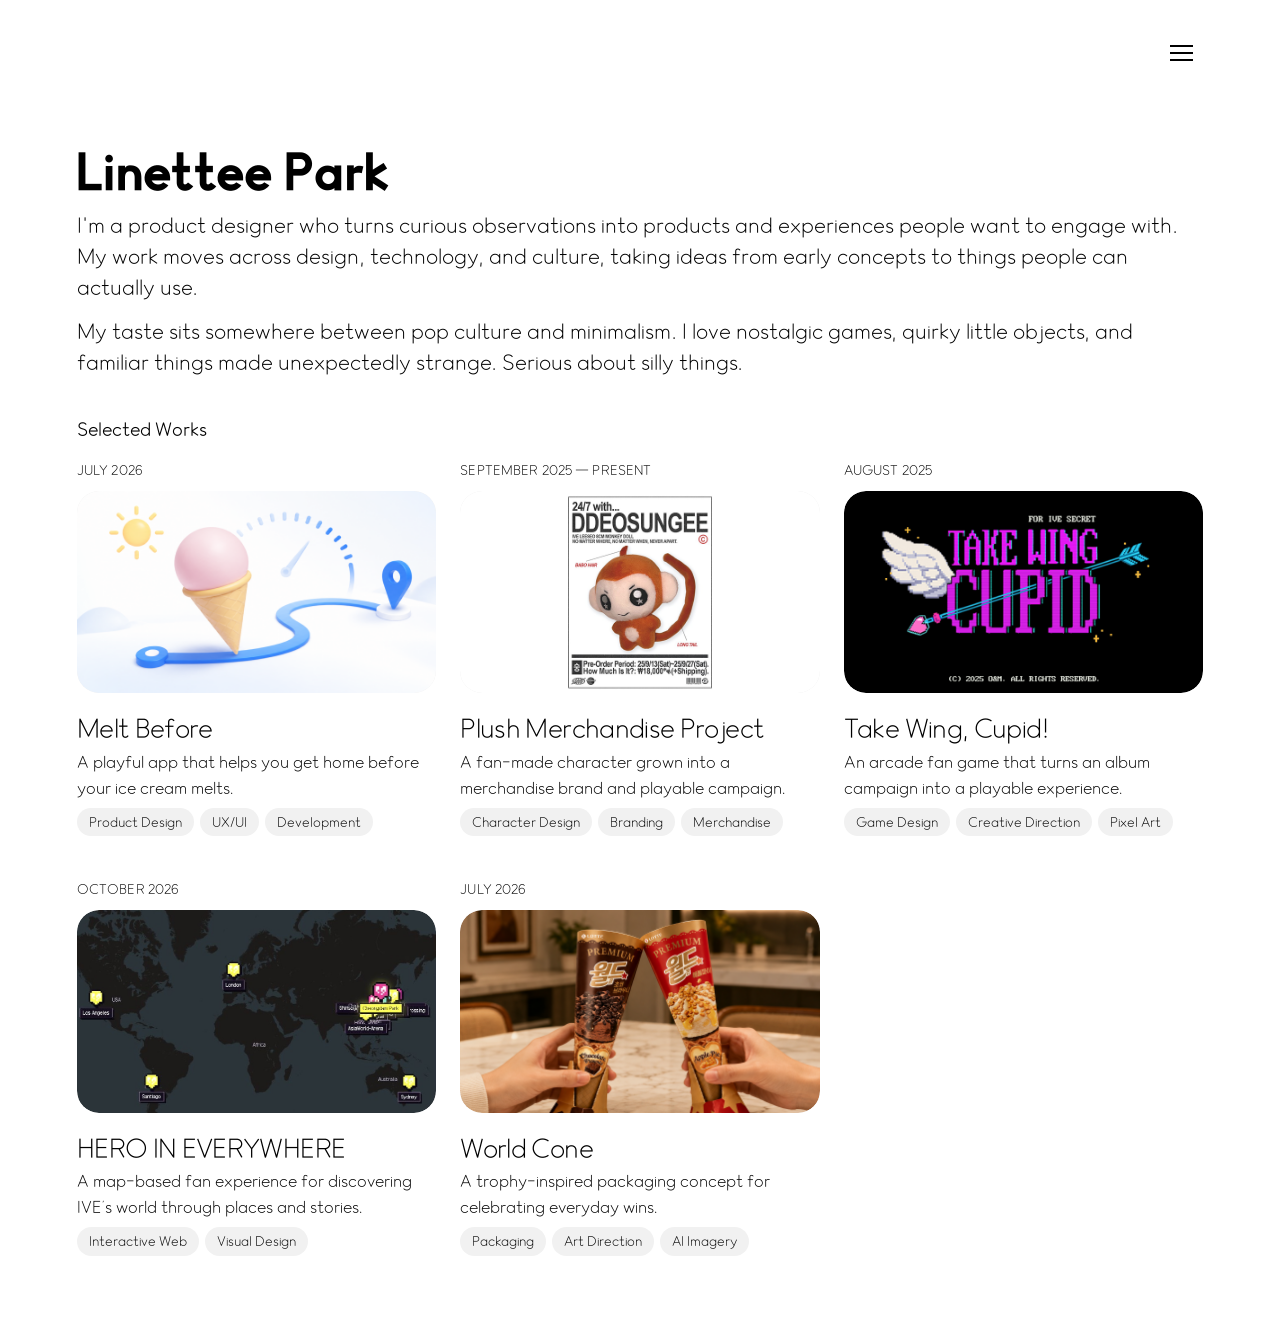
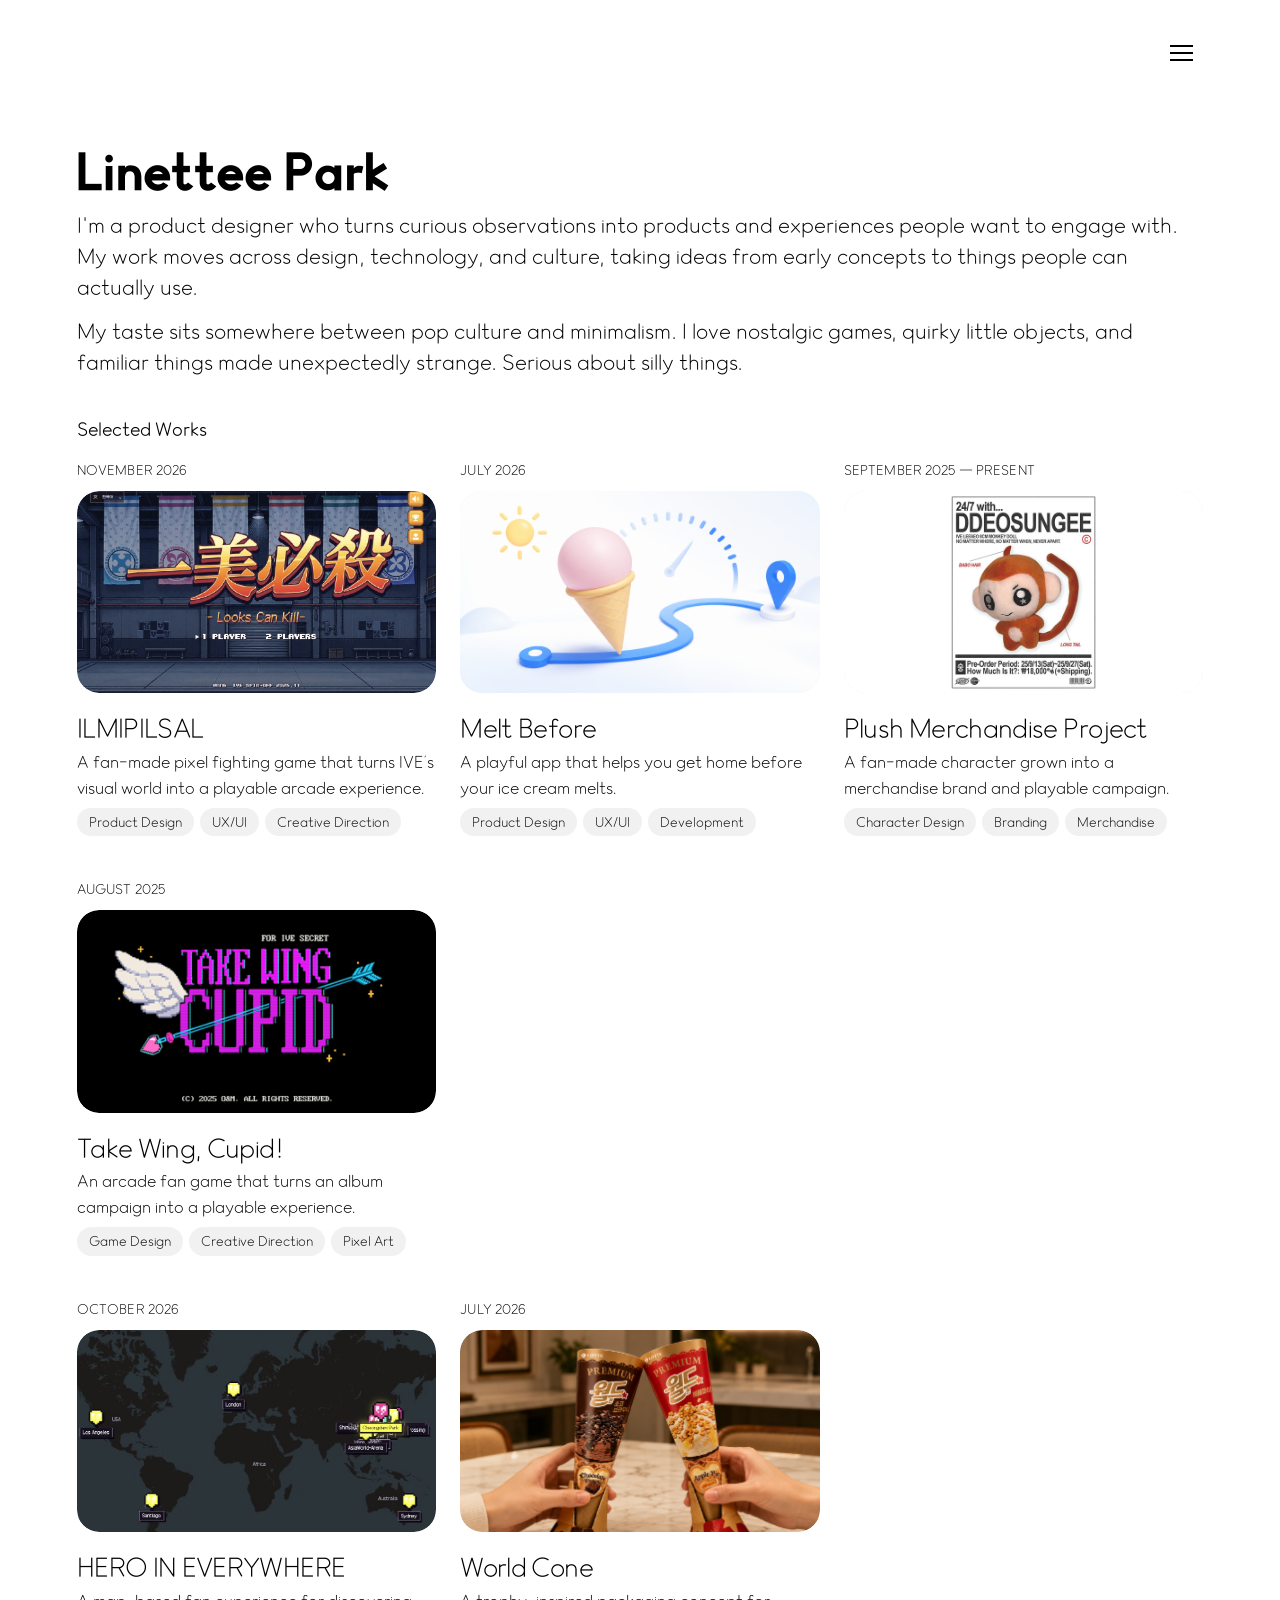
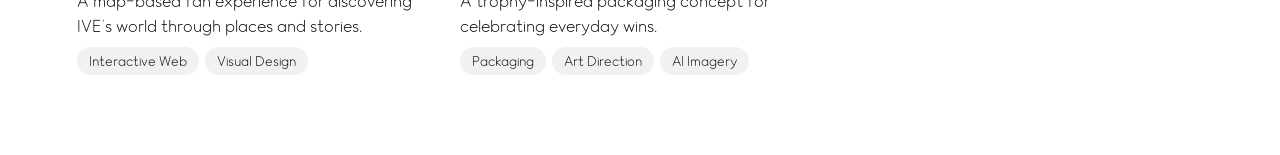
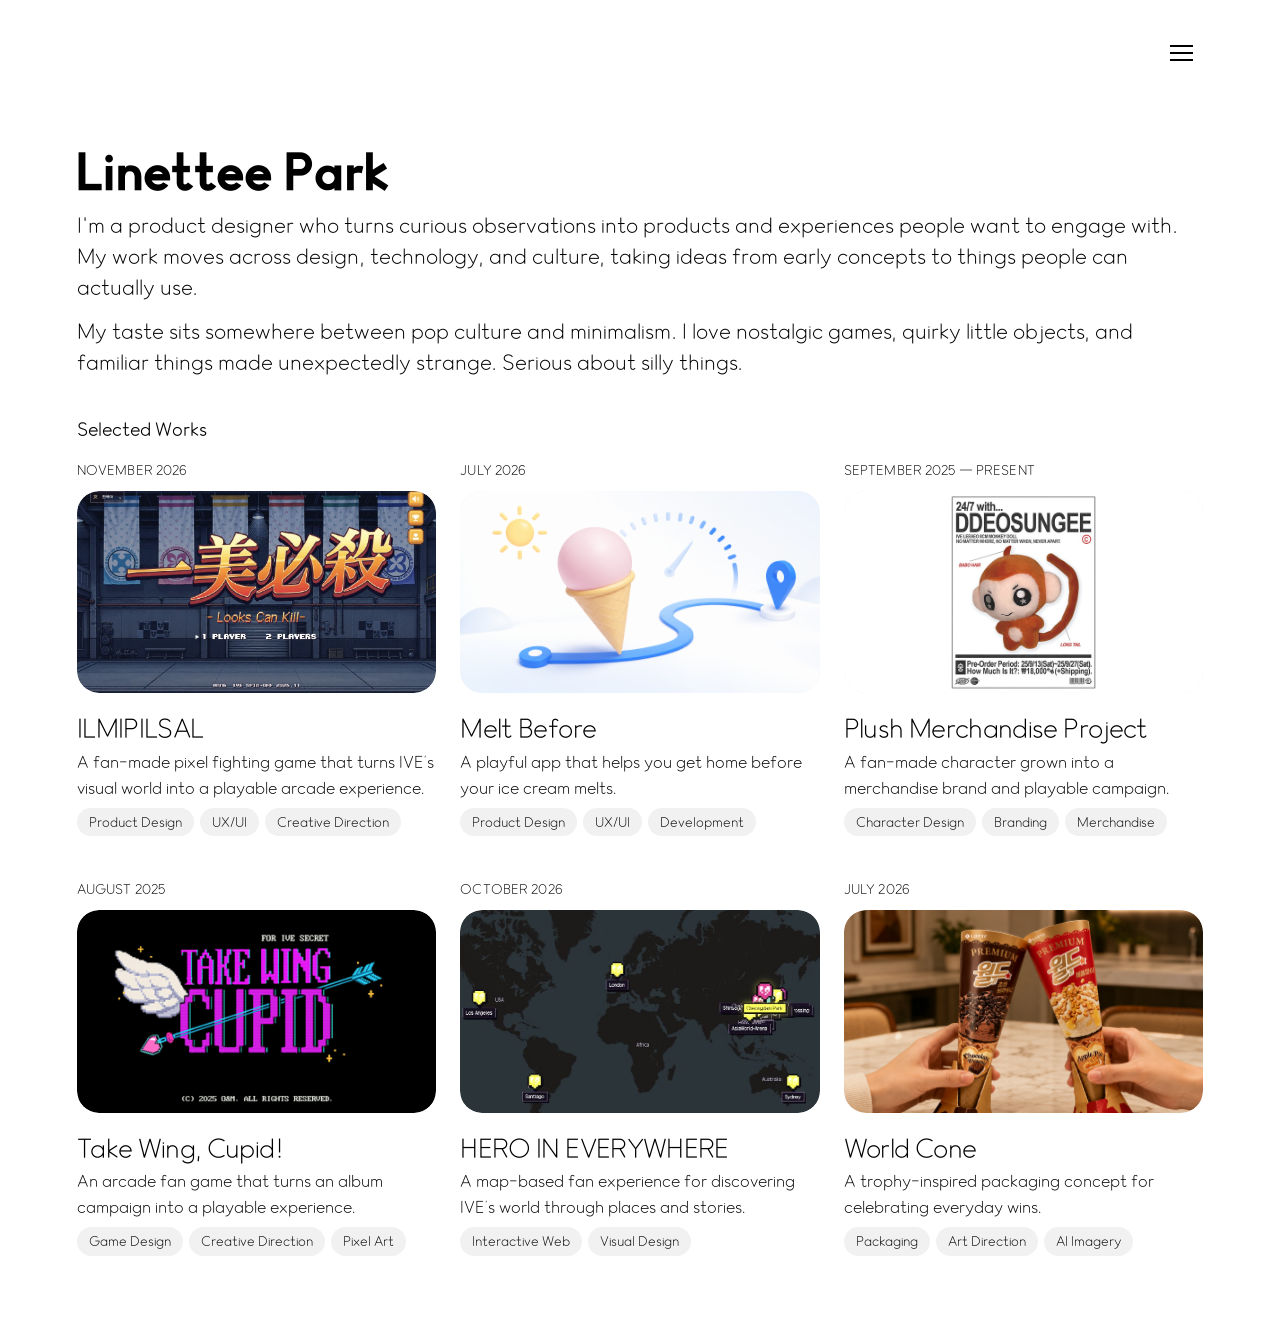
